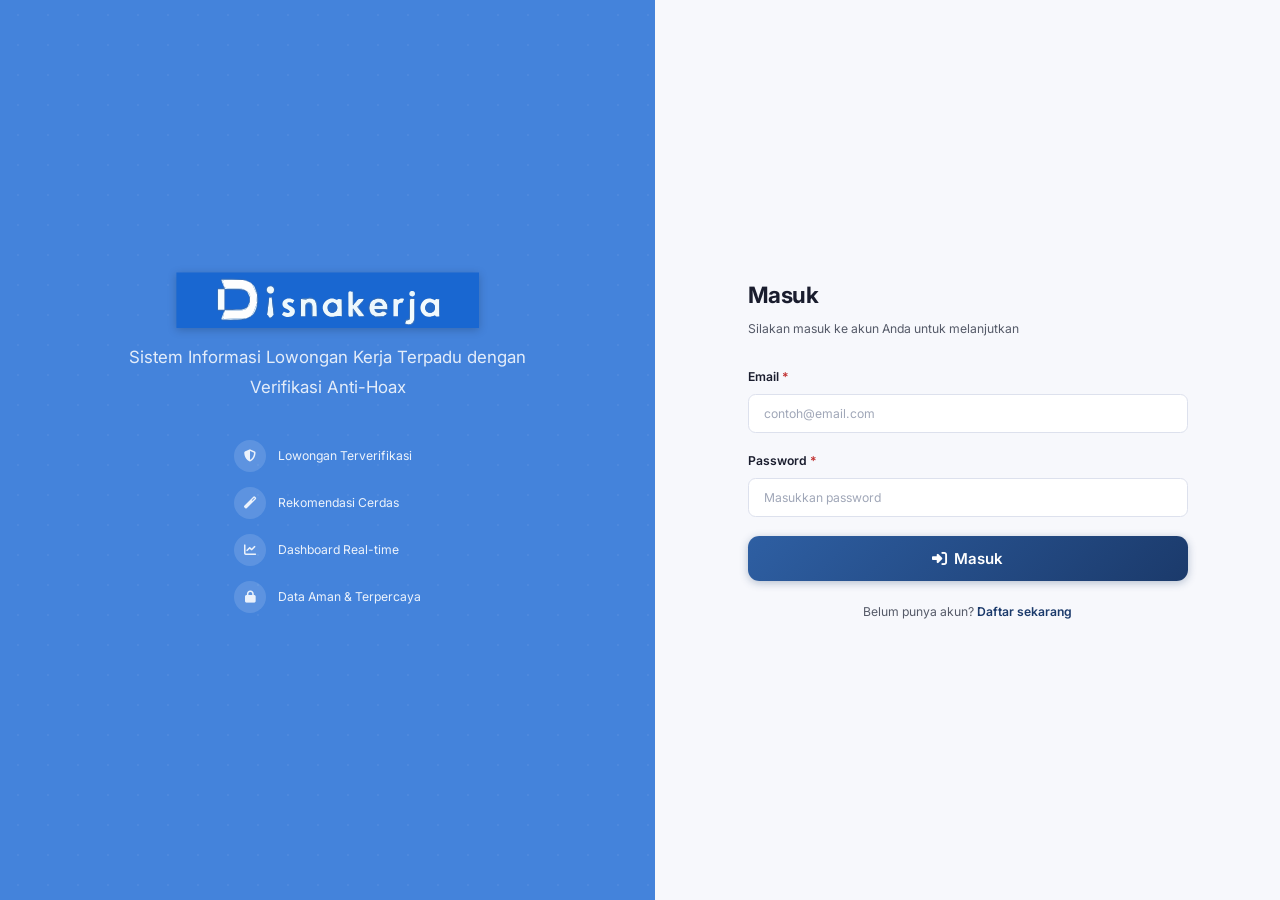
==== pages/login.html @ 6c681d7f "first commit" ====
<!DOCTYPE html>
<html lang="id">
<head>
  <meta charset="UTF-8">
  <meta name="viewport" content="width=device-width, initial-scale=1.0">
  <link rel="icon" type="image/svg+xml" href="/assets/favicon.svg">
  <meta name="description" content="Masuk ke Sistem Informasi Lowongan Kerja Terpadu">
  <title>Masuk - Disnaker</title>
  <link rel="stylesheet" href="/css/variables.css">
  <link rel="stylesheet" href="/css/main.css">
  <link rel="stylesheet" href="/css/components.css">
  <link rel="stylesheet" href="/css/pages.css">
  <link rel="stylesheet" href="https://cdnjs.cloudflare.com/ajax/libs/font-awesome/6.5.0/css/all.min.css">
</head>
<body>
  <div class="auth-wrapper">
    <div class="auth-left">
      <div class="auth-brand">
        <img src="/assets/logo.svg" alt="Disnakerja" class="auth-brand-logo">
        <p>Sistem Informasi Lowongan Kerja Terpadu dengan Verifikasi Anti-Hoax</p>
      </div>
      <div class="auth-features">
        <div class="auth-feature"><i class="fas fa-shield-alt"></i><span>Lowongan Terverifikasi</span></div>
        <div class="auth-feature"><i class="fas fa-magic"></i><span>Rekomendasi Cerdas</span></div>
        <div class="auth-feature"><i class="fas fa-chart-line"></i><span>Dashboard Real-time</span></div>
        <div class="auth-feature"><i class="fas fa-lock"></i><span>Data Aman & Terpercaya</span></div>
      </div>
    </div>

    <div class="auth-right">
      <div class="auth-form-container">
        <h2>Masuk</h2>
        <p class="auth-subtitle">Silakan masuk ke akun Anda untuk melanjutkan</p>

        <form id="login-form" onsubmit="handleLogin(event)">
          <div class="form-group">
            <label class="form-label">Email <span class="required">*</span></label>
            <input type="email" id="login-email" class="form-control" placeholder="contoh@email.com" required>
          </div>
          <div class="form-group">
            <label class="form-label">Password <span class="required">*</span></label>
            <input type="password" id="login-password" class="form-control" placeholder="Masukkan password" required>
          </div>
          <button type="submit" class="btn btn-primary btn-lg btn-block" id="login-btn">
            <i class="fas fa-sign-in-alt"></i> Masuk
          </button>
        </form>

        <div class="auth-footer">
          Belum punya akun? <a href="/pages/register.html">Daftar sekarang</a>
        </div>


      </div>
    </div>
  </div>

  <script src="/js/utils.js"></script>
  <script src="/data/seed.js"></script>
  <script src="/js/database.js"></script>
  <script src="/js/auth.js"></script>
  <script src="/js/settings.js"></script>
  <script src="/js/components.js"></script>
  <script src="/js/app.js"></script>
  <script>
    // Redirect if already logged in
    if (Auth.isLoggedIn()) window.location.href = '/index.html';

    function handleLogin(e) {
      e.preventDefault();
      const email = document.getElementById('login-email').value.trim();
      const password = document.getElementById('login-password').value;
      const result = Auth.login(email, password);
      if (result.success) {
        window.location.href = '/index.html';
      } else {
        Components.showAlert('danger', 'Gagal Masuk', result.message);
      }
    }
  </script>
</body>
</html>
---- css/variables.css ----
/* ============================================
   DISNAKER WEB - Design Tokens
   Theme: "Civic Digital"
   Institutional authority + modern digital clarity
   ============================================ */

@import url('https://fonts.googleapis.com/css2?family=Inter:wght@300;400;500;600;700;800&display=swap');

:root {
  /* ── Primary Palette (Deep Institutional Navy) ── */
  --primary-50:  #E8EDF5;
  --primary-100: #C5D1E8;
  --primary-200: #9FB3D8;
  --primary-300: #7895C8;
  --primary-400: #5A7EBC;
  --primary-500: #2E5FA3;
  --primary-600: #1B3A6B;
  --primary-700: #162F57;
  --primary-800: #112443;
  --primary-900: #0B1930;

  /* ── Accent / Civic Orange ── */
  --accent-50:  #FFF0E6;
  --accent-100: #FFD9B8;
  --accent-200: #FFC08A;
  --accent-300: #FFA75C;
  --accent-400: #FF9338;
  --accent-500: #E8640A;
  --accent-600: #C85508;
  --accent-700: #A84707;
  --accent-800: #883905;
  --accent-900: #682B04;

  /* ── Neutral / Gray ── */
  --gray-50:  #F7F8FC;
  --gray-100: #ECEEF5;
  --gray-200: #DDE1ED;
  --gray-300: #C8CDD9;
  --gray-400: #A0A7B8;
  --gray-500: #6B7080;
  --gray-600: #555A68;
  --gray-700: #3E4350;
  --gray-800: #282C38;
  --gray-900: #1A1D2E;

  /* ── Semantic Colors ── */
  --success-light: #E0F5EA;
  --success:       #2D7A4F;
  --success-dark:  #1F5C3A;

  --warning-light: #FFF3D0;
  --warning:       #D4930A;
  --warning-dark:  #A57308;

  --danger-light:  #FCE4E4;
  --danger:        #C03030;
  --danger-dark:   #8B2020;

  --info-light:    #E0F0FF;
  --info:          #2B7AC7;
  --info-dark:     #1A5A9E;

  /* ── Background ── */
  --bg-body:       #F7F8FC;
  --bg-sidebar:    #101527;
  --bg-sidebar-hover: #1A2040;
  --bg-card:       #FFFFFF;
  --bg-input:      #F7F8FC;
  --bg-overlay:    rgba(11, 25, 48, 0.6);

  /* ── Text ── */
  --text-primary:   #1A1D2E;
  --text-secondary: #555A68;
  --text-muted:     #A0A7B8;
  --text-inverse:   #FFFFFF;
  --text-link:      var(--primary-600);

  /* ── Typography ── */
  --font-heading: 'Inter', -apple-system, BlinkMacSystemFont, 'Segoe UI', sans-serif;
  --font-family: 'Inter', -apple-system, BlinkMacSystemFont, 'Segoe UI', sans-serif;
  --font-size-xs:   0.75rem;
  --font-size-sm:   0.8125rem;
  --font-size-base: 0.9375rem;
  --font-size-md:   1rem;
  --font-size-lg:   1.125rem;
  --font-size-xl:   1.25rem;
  --font-size-2xl:  1.5rem;
  --font-size-3xl:  1.875rem;
  --font-size-4xl:  2.25rem;

  --font-weight-light:    300;
  --font-weight-regular:  400;
  --font-weight-medium:   500;
  --font-weight-semibold: 600;
  --font-weight-bold:     700;
  --font-weight-extrabold:700;

  --line-height-tight:  1.25;
  --line-height-normal: 1.5;
  --line-height-relaxed:1.75;

  /* ── Spacing ── */
  --space-1:  0.25rem;
  --space-2:  0.5rem;
  --space-3:  0.75rem;
  --space-4:  1rem;
  --space-5:  1.25rem;
  --space-6:  1.5rem;
  --space-8:  2rem;
  --space-10: 2.5rem;
  --space-12: 3rem;
  --space-16: 4rem;

  /* ── Borders ── */
  --radius-sm:   0.375rem;
  --radius-md:   0.5rem;
  --radius-lg:   0.75rem;
  --radius-xl:   1rem;
  --radius-2xl:  1.5rem;
  --radius-full: 9999px;

  --border-color: #DDE1ED;

  /* ── Shadows ── */
  --shadow-xs:  0 1px 2px rgba(27,58,107,0.04);
  --shadow-sm:  0 1px 3px rgba(27,58,107,0.07), 0 1px 2px rgba(27,58,107,0.05);
  --shadow-md:  0 4px 6px rgba(27,58,107,0.06), 0 2px 4px rgba(27,58,107,0.05);
  --shadow-lg:  0 10px 20px rgba(27,58,107,0.08), 0 4px 6px rgba(27,58,107,0.04);
  --shadow-xl:  0 20px 30px rgba(27,58,107,0.10), 0 10px 10px rgba(27,58,107,0.04);
  --shadow-glow:0 0 24px rgba(27,58,107,0.18);
  --shadow-accent: 0 4px 14px rgba(232,100,10,0.25);

  /* ── Transitions ── */
  --transition-fast:   150ms ease;
  --transition-normal: 250ms ease;
  --transition-slow:   400ms cubic-bezier(0.4, 0, 0.2, 1);

  /* ── Layout ── */
  --sidebar-width:     260px;
  --sidebar-collapsed: 72px;
  --navbar-height:     64px;
  --content-max-width: 1400px;
}

/* ── Dark Mode ── */
[data-theme="dark"] {
  --bg-body:       #0C0F1A;
  --bg-sidebar:    #080B14;
  --bg-sidebar-hover: #141830;
  --bg-card:       #141828;
  --bg-input:      #1A1F34;
  --bg-overlay:    rgba(0, 0, 0, 0.7);

  --text-primary:   #E0E4EE;
  --text-secondary: #8B90A0;
  --text-muted:     #5A5F70;
  --text-inverse:   #FFFFFF;
  --text-link:      var(--primary-400);

  --gray-50:  #1A1F34;
  --gray-100: #202540;
  --gray-200: #2A3050;
  --gray-300: #3A4060;
  --gray-400: #5A6080;
  --gray-500: #7A80A0;
  --gray-600: #9A9FB8;
  --gray-700: #B8BDD0;
  --gray-800: #D4D7E8;
  --gray-900: #E8EAED;

  --border-color: #252A40;
  --shadow-xs:  0 1px 2px rgba(0,0,0,0.3);
  --shadow-sm:  0 1px 3px rgba(0,0,0,0.4), 0 1px 2px rgba(0,0,0,0.3);
  --shadow-md:  0 4px 6px rgba(0,0,0,0.35), 0 2px 4px rgba(0,0,0,0.3);
  --shadow-lg:  0 10px 15px rgba(0,0,0,0.4), 0 4px 6px rgba(0,0,0,0.3);
  --shadow-xl:  0 20px 25px rgba(0,0,0,0.45), 0 10px 10px rgba(0,0,0,0.3);

  --primary-50:  #141C30;
  --primary-100: #1A2544;
  --primary-200: #223460;
  --success-light: #142820;
  --warning-light: #2A2418;
  --danger-light:  #2A1818;
  --info-light:    #142030;
  --accent-50: #2A1E14;
}
---- css/main.css ----
/* ============================================
   DISNAKER WEB - Main Stylesheet
   Theme: Civic Digital
   ============================================ */
@import url('./variables.css');

/* ── Reset & Base ── */
*, *::before, *::after { margin: 0; padding: 0; box-sizing: border-box; }
html { scroll-behavior: smooth; -webkit-font-smoothing: antialiased; -moz-osx-font-smoothing: grayscale; }
body {
  font-family: var(--font-family);
  font-size: var(--font-size-base);
  font-weight: var(--font-weight-regular);
  line-height: var(--line-height-normal);
  color: var(--text-primary);
  background: var(--bg-body);
  min-height: 100vh;
  overflow-x: hidden;
}
h1, h2, h3, h4, h5, h6 {
  font-family: var(--font-heading);
  letter-spacing: -0.02em;
  font-weight: var(--font-weight-bold);
}
a { color: var(--text-link); text-decoration: none; transition: color var(--transition-fast); }
a:hover { color: var(--primary-800); }
img { max-width: 100%; display: block; }
button, input, select, textarea { font-family: inherit; font-size: inherit; }
ul, ol { list-style: none; }

/* ── Layout Shell ── */
.app-layout { display: flex; min-height: 100vh; overflow-x: hidden; }

/* ── Sidebar ── */
.sidebar {
  width: var(--sidebar-width); background: var(--bg-sidebar); color: var(--text-inverse);
  display: flex; flex-direction: column; position: fixed;
  top: 0; left: 0; bottom: 0; z-index: 100;
  transition: transform var(--transition-normal); overflow-y: auto;
}
.sidebar-brand {
  padding: var(--space-5) var(--space-5) var(--space-4);
  display: flex; align-items: center; justify-content: center;
  border-bottom: 1px solid rgba(255,255,255,0.06); margin-bottom: var(--space-2);
}
.sidebar-brand .brand-logo-link {
  display: flex; align-items: center; text-decoration: none;
  transition: opacity var(--transition-fast);
}
.sidebar-brand .brand-logo-link:hover { opacity: 0.85; }
.sidebar-brand .brand-logo-img {
  height: 40px; width: auto; max-width: 100%;
  filter: drop-shadow(0 1px 2px rgba(0,0,0,0.3));
}
.sidebar-nav { flex: 1; padding: var(--space-2) var(--space-3); }
.sidebar-section { margin-bottom: var(--space-4); }
.sidebar-section-title {
  font-size: var(--font-size-xs); font-weight: var(--font-weight-semibold);
  text-transform: uppercase; letter-spacing: 0.1em; color: rgba(255,255,255,0.3);
  padding: var(--space-2) var(--space-3); margin-bottom: var(--space-1);
  font-family: var(--font-family);
}
.sidebar-link {
  display: flex; align-items: center; gap: var(--space-3);
  padding: var(--space-3); border-radius: var(--radius-md);
  color: rgba(255,255,255,0.55); font-size: var(--font-size-sm);
  font-weight: var(--font-weight-medium); transition: all var(--transition-fast);
  cursor: pointer; text-decoration: none; position: relative;
}
.sidebar-link:hover { background: var(--bg-sidebar-hover); color: var(--text-inverse); }
.sidebar-link.active {
  background: linear-gradient(135deg, var(--primary-500), var(--primary-600));
  color: var(--text-inverse); box-shadow: 0 2px 10px rgba(27,58,107,0.4);
}
.sidebar-link i { width: 20px; text-align: center; font-size: var(--font-size-md); }
.sidebar-link .badge {
  margin-left: auto; background: var(--accent-500); color: white;
  font-size: var(--font-size-xs); padding: 2px 8px;
  border-radius: var(--radius-full); font-weight: var(--font-weight-semibold);
}
.sidebar-footer { padding: var(--space-4); border-top: 1px solid rgba(255,255,255,0.06); }
.sidebar-user { display: flex; align-items: center; gap: var(--space-3); padding: var(--space-3); border-radius: var(--radius-md); transition: background var(--transition-fast); }
.sidebar-user:hover { background: var(--bg-sidebar-hover); }
.sidebar-user .user-avatar {
  width: 36px; height: 36px; border-radius: var(--radius-full);
  background: linear-gradient(135deg, var(--accent-500), var(--primary-500));
  display: flex; align-items: center; justify-content: center;
  font-weight: var(--font-weight-bold); font-size: var(--font-size-sm); flex-shrink: 0;
}
.sidebar-user .user-info { flex: 1; min-width: 0; }
.sidebar-user .user-name { font-size: var(--font-size-sm); font-weight: var(--font-weight-semibold); white-space: nowrap; overflow: hidden; text-overflow: ellipsis; }
.sidebar-user .user-role { font-size: var(--font-size-xs); color: rgba(255,255,255,0.4); text-transform: capitalize; }

/* ── Main Content ── */
.main-content { flex: 1; margin-left: var(--sidebar-width); display: flex; flex-direction: column; min-height: 100vh; overflow-x: hidden; max-width: calc(100vw - var(--sidebar-width)); }

/* ── Navbar ── */
.navbar {
  height: var(--navbar-height); background: var(--bg-card);
  border-bottom: 1px solid var(--border-color);
  display: flex; align-items: center; justify-content: space-between;
  padding: 0 var(--space-8); position: sticky; top: 0; z-index: 50;
  box-shadow: var(--shadow-xs);
  backdrop-filter: blur(8px);
  background: rgba(255,255,255,0.92);
}
[data-theme="dark"] .navbar { background: rgba(20,24,40,0.92); }
.navbar-left { display: flex; align-items: center; gap: var(--space-4); }
.navbar-title { font-size: var(--font-size-lg); font-weight: var(--font-weight-bold); font-family: var(--font-heading); }
.navbar-right { display: flex; align-items: center; gap: var(--space-4); }
.navbar-search { position: relative; }
.navbar-search input {
  width: 280px; padding: var(--space-2) var(--space-4) var(--space-2) var(--space-10);
  border: 1px solid var(--border-color); border-radius: var(--radius-full);
  background: var(--bg-input); font-size: var(--font-size-sm);
  transition: all var(--transition-fast); outline: none;
}
.navbar-search input:focus { border-color: var(--primary-400); box-shadow: 0 0 0 3px rgba(27,58,107,0.08); background: white; }
.navbar-search i { position: absolute; left: var(--space-4); top: 50%; transform: translateY(-50%); color: var(--gray-500); font-size: var(--font-size-sm); }
.navbar-icon-btn {
  width: 40px; height: 40px; border-radius: var(--radius-full); border: none;
  background: transparent; color: var(--text-secondary); display: flex;
  align-items: center; justify-content: center; cursor: pointer;
  transition: all var(--transition-fast); position: relative; font-size: var(--font-size-md);
}
.navbar-icon-btn:hover { background: var(--gray-100); color: var(--text-primary); }
.navbar-icon-btn .notification-dot {
  position: absolute; top: 8px; right: 8px; width: 8px; height: 8px;
  background: var(--accent-500); border-radius: var(--radius-full); border: 2px solid var(--bg-card);
}
.menu-toggle {
  display: none; width: 40px; height: 40px; border-radius: var(--radius-md);
  border: none; background: transparent; color: var(--text-primary);
  font-size: var(--font-size-xl); cursor: pointer; align-items: center; justify-content: center;
}

/* ── Page Content ── */
.page-content { flex: 1; padding: var(--space-6) var(--space-6); max-width: 1280px; width: 100%; margin: 0 auto; overflow-x: hidden; box-sizing: border-box; }
.page-header { margin-bottom: var(--space-5); }
.page-header h1 { font-size: var(--font-size-2xl); font-weight: 800; letter-spacing: -0.03em; margin-bottom: var(--space-1); }
.page-header p { color: var(--text-secondary); font-size: var(--font-size-sm); }
---- css/components.css ----
/* ============================================
   DISNAKER WEB - Component Styles
   Theme: Civic Digital
   ============================================ */

/* ── Cards ── */
.card { background: var(--bg-card); border-radius: var(--radius-xl); border: 1px solid var(--border-color); overflow: hidden; transition: all var(--transition-normal); }
.card:hover { box-shadow: var(--shadow-md); }
.card-body { padding: var(--space-6); }
.card-header { padding: var(--space-5) var(--space-6); border-bottom: 1px solid var(--border-color); display: flex; align-items: center; justify-content: space-between; }
.card-header h3 { font-size: var(--font-size-md); font-weight: var(--font-weight-semibold); font-family: var(--font-heading); }
.card-footer { padding: var(--space-4) var(--space-6); border-top: 1px solid var(--border-color); background: var(--gray-50); }

/* ── Stat Cards ── */
.stats-grid { display: grid; grid-template-columns: repeat(auto-fit, minmax(min(150px, 100%), 1fr)); gap: var(--space-4); margin-bottom: var(--space-5); }
.stat-card {
  background: var(--bg-card); border-radius: var(--radius-xl); padding: var(--space-6);
  border: 1px solid var(--border-color); display: flex; align-items: flex-start;
  gap: var(--space-4); transition: all var(--transition-normal); position: relative; overflow: hidden;
}
.stat-card::before { content: ''; position: absolute; top: 0; left: 0; right: 0; height: 3px; }
.stat-card:nth-child(1)::before { background: linear-gradient(90deg, var(--primary-600), var(--primary-500)); }
.stat-card:nth-child(2)::before { background: linear-gradient(90deg, var(--success), var(--success-dark)); }
.stat-card:nth-child(3)::before { background: linear-gradient(90deg, var(--warning), var(--warning-dark)); }
.stat-card:nth-child(4)::before { background: linear-gradient(90deg, var(--accent-500), var(--accent-600)); }
.stat-card:hover { transform: translateY(-2px); box-shadow: var(--shadow-lg); }
.stat-card .stat-icon {
  width: 48px; height: 48px; border-radius: var(--radius-lg);
  display: flex; align-items: center; justify-content: center;
  font-size: var(--font-size-xl); flex-shrink: 0;
}
.stat-card:nth-child(1) .stat-icon { background: var(--primary-50); color: var(--primary-600); }
.stat-card:nth-child(2) .stat-icon { background: var(--success-light); color: var(--success); }
.stat-card:nth-child(3) .stat-icon { background: var(--warning-light); color: var(--warning-dark); }
.stat-card:nth-child(4) .stat-icon { background: var(--accent-50); color: var(--accent-600); }
.stat-info h3 { font-size: var(--font-size-2xl); font-weight: var(--font-weight-bold); letter-spacing: -0.02em; font-family: var(--font-heading); }
.stat-info p { font-size: var(--font-size-sm); color: var(--text-secondary); margin-top: var(--space-1); }

/* ── Job Cards ── */
.jobs-grid { display: grid; grid-template-columns: repeat(auto-fill, minmax(min(300px, 100%), 1fr)); gap: var(--space-4); }
.job-card {
  background: var(--bg-card); border-radius: var(--radius-xl); border: 1px solid var(--border-color);
  padding: var(--space-6); transition: all var(--transition-slow); cursor: pointer;
  position: relative; display: flex; flex-direction: column;
  animation: cardReveal 0.5s ease both;
  animation-delay: calc(0.07s * var(--card-index, 0));
  border-left: 3px solid transparent;
}
.job-card:hover {
  transform: translateY(-4px); box-shadow: var(--shadow-lg);
  border-left-color: var(--accent-500);
}
.job-card .job-header { display: flex; justify-content: space-between; align-items: flex-start; margin-bottom: var(--space-4); }
.job-card .job-company-logo {
  width: 48px; height: 48px; border-radius: var(--radius-lg);
  background: linear-gradient(135deg, var(--primary-50), var(--primary-100));
  display: flex; align-items: center; justify-content: center;
  font-size: var(--font-size-lg); font-weight: var(--font-weight-bold);
  color: var(--primary-600); flex-shrink: 0;
  font-family: var(--font-heading);
}
.job-card .job-title { font-size: var(--font-size-md); font-weight: var(--font-weight-bold); margin-bottom: var(--space-1); display: -webkit-box; -webkit-line-clamp: 2; line-clamp: 2; -webkit-box-orient: vertical; overflow: hidden; font-family: var(--font-heading); }
.job-card .job-company { font-size: var(--font-size-sm); color: var(--text-secondary); }
.job-card .job-meta { display: flex; flex-wrap: wrap; gap: var(--space-3); margin-bottom: var(--space-4); }
.job-card .job-meta-item { display: flex; align-items: center; gap: var(--space-1); font-size: var(--font-size-xs); color: var(--text-secondary); }
.job-card .job-meta-item i { color: var(--gray-400); width: 14px; }
.job-card .job-tags { display: flex; flex-wrap: wrap; gap: var(--space-2); margin-bottom: var(--space-4); }
.job-card .job-footer { display: flex; justify-content: space-between; align-items: center; margin-top: auto; padding-top: var(--space-4); border-top: 1px solid var(--border-color); }
.job-card .job-salary { font-size: var(--font-size-md); font-weight: var(--font-weight-bold); color: var(--primary-600); font-family: var(--font-heading); }
.job-card .job-date { font-size: var(--font-size-xs); color: var(--text-muted); }

/* ── Match Percentage Badge ── */
.match-badge {
  display: inline-flex; align-items: center; justify-content: center;
  width: 52px; height: 52px; border-radius: var(--radius-full);
  font-size: var(--font-size-sm); font-weight: var(--font-weight-bold);
  font-family: var(--font-family); position: relative; flex-shrink: 0;
}
.match-badge::before {
  content: ''; position: absolute; inset: 0; border-radius: var(--radius-full);
  border: 3px solid var(--border-color);
}
.match-badge.match-high { color: var(--success); }
.match-badge.match-high::before { border-color: var(--success); }
.match-badge.match-medium { color: var(--warning-dark); }
.match-badge.match-medium::before { border-color: var(--warning); }
.match-badge.match-low { color: var(--danger); }
.match-badge.match-low::before { border-color: var(--danger); }

.match-label {
  font-size: var(--font-size-xs); font-weight: var(--font-weight-semibold);
  padding: 2px 8px; border-radius: var(--radius-full); white-space: nowrap;
}
.match-label.match-high { background: var(--success-light); color: var(--success-dark); }
.match-label.match-medium { background: var(--warning-light); color: var(--warning-dark); }
.match-label.match-low { background: var(--danger-light); color: var(--danger-dark); }

/* ── Badges / Tags ── */
.badge { display: inline-flex; align-items: center; padding: var(--space-1) var(--space-3); border-radius: var(--radius-full); font-size: var(--font-size-xs); font-weight: var(--font-weight-semibold); white-space: nowrap; }
.badge-primary { background: var(--primary-50); color: var(--primary-600); }
.badge-success { background: var(--success-light); color: var(--success-dark); }
.badge-warning { background: var(--warning-light); color: var(--warning-dark); }
.badge-danger { background: var(--danger-light); color: var(--danger-dark); }
.badge-info { background: var(--info-light); color: var(--info-dark); }
.badge-neutral { background: var(--gray-100); color: var(--gray-700); }
.tag { display: inline-flex; align-items: center; padding: var(--space-1) var(--space-2); border-radius: var(--radius-sm); font-size: var(--font-size-xs); font-weight: var(--font-weight-medium); background: var(--gray-100); color: var(--gray-700); transition: all var(--transition-fast); }
.tag:hover { background: var(--primary-50); color: var(--primary-600); }

/* ── Buttons ── */
.btn {
  display: inline-flex; align-items: center; justify-content: center; gap: var(--space-2);
  padding: var(--space-3) var(--space-5); border-radius: var(--radius-md);
  font-weight: var(--font-weight-semibold); font-size: var(--font-size-sm);
  border: none; cursor: pointer; transition: all var(--transition-fast);
  text-decoration: none; white-space: nowrap; line-height: 1;
}
.btn:active { transform: scale(0.97); }
.btn-primary { background: linear-gradient(135deg, var(--primary-500), var(--primary-600)); color: white; box-shadow: 0 2px 8px rgba(27,58,107,0.3); }
.btn-primary:hover { background: linear-gradient(135deg, var(--primary-400), var(--primary-500)); box-shadow: 0 4px 14px rgba(27,58,107,0.4); color: white; transform: translateY(-1px); }
.btn-accent { background: linear-gradient(135deg, var(--accent-500), var(--accent-600)); color: white; box-shadow: var(--shadow-accent); }
.btn-accent:hover { background: linear-gradient(135deg, var(--accent-400), var(--accent-500)); box-shadow: 0 6px 18px rgba(232,100,10,0.35); color: white; transform: translateY(-1px); }
.btn-success { background: linear-gradient(135deg, var(--success), var(--success-dark)); color: white; box-shadow: 0 2px 8px rgba(45,122,79,0.3); }
.btn-success:hover { box-shadow: 0 4px 12px rgba(45,122,79,0.4); color: white; transform: translateY(-1px); }
.btn-danger { background: linear-gradient(135deg, var(--danger), var(--danger-dark)); color: white; box-shadow: 0 2px 8px rgba(192,48,48,0.3); }
.btn-danger:hover { box-shadow: 0 4px 12px rgba(192,48,48,0.4); color: white; transform: translateY(-1px); }
.btn-outline { background: transparent; border: 1.5px solid var(--border-color); color: var(--text-primary); }
.btn-outline:hover { border-color: var(--primary-400); color: var(--primary-600); background: var(--primary-50); }
.btn-ghost { background: transparent; color: var(--text-secondary); padding: var(--space-2) var(--space-3); }
.btn-ghost:hover { background: var(--gray-100); color: var(--text-primary); }
.btn-sm { padding: var(--space-2) var(--space-3); font-size: var(--font-size-xs); }
.btn-lg { padding: var(--space-4) var(--space-8); font-size: var(--font-size-md); border-radius: var(--radius-lg); }
.btn-icon { width: 36px; height: 36px; padding: 0; border-radius: var(--radius-md); }
.btn-block { width: 100%; }

/* ── Forms ── */
.form-group { margin-bottom: var(--space-5); }
.form-label { display: block; font-size: var(--font-size-sm); font-weight: var(--font-weight-semibold); color: var(--text-primary); margin-bottom: var(--space-2); }
.form-label .required { color: var(--danger); }
.form-control {
  width: 100%; padding: var(--space-3) var(--space-4); border: 1.5px solid var(--border-color);
  border-radius: var(--radius-md); font-size: var(--font-size-sm); background: var(--bg-card);
  color: var(--text-primary); transition: all var(--transition-fast); outline: none;
}
.form-control:focus { border-color: var(--primary-500); box-shadow: 0 0 0 3px rgba(27,58,107,0.08); }
.form-control::placeholder { color: var(--text-muted); }
.form-control.error { border-color: var(--danger); }
.form-text { font-size: var(--font-size-xs); color: var(--text-secondary); margin-top: var(--space-1); }
.form-error { font-size: var(--font-size-xs); color: var(--danger); margin-top: var(--space-1); }
select.form-control {
  appearance: none;
  background-image: url("data:image/svg+xml,%3Csvg xmlns='http://www.w3.org/2000/svg' width='12' height='12' viewBox='0 0 12 12'%3E%3Cpath fill='%23555A68' d='M6 8L1 3h10z'/%3E%3C/svg%3E");
  background-repeat: no-repeat; background-position: right var(--space-4) center; padding-right: var(--space-10);
}
.form-row { display: grid; grid-template-columns: repeat(auto-fit, minmax(200px, 1fr)); gap: var(--space-4); }
textarea.form-control { min-height: 120px; resize: vertical; }
.form-check { display: flex; align-items: center; gap: var(--space-2); cursor: pointer; }
.form-check input[type="checkbox"], .form-check input[type="radio"] { width: 18px; height: 18px; accent-color: var(--primary-600); cursor: pointer; }

/* ── Tables ── */
.table-container { overflow-x: auto; border-radius: var(--radius-xl); border: 1px solid var(--border-color); background: var(--bg-card); }
.table { width: 100%; border-collapse: collapse; }
.table th { text-align: left; padding: var(--space-4) var(--space-5); font-size: var(--font-size-xs); font-weight: var(--font-weight-semibold); text-transform: uppercase; letter-spacing: 0.05em; color: var(--text-secondary); background: var(--gray-50); border-bottom: 1px solid var(--border-color); white-space: nowrap; }
.table td { padding: var(--space-4) var(--space-5); border-bottom: 1px solid var(--border-color); font-size: var(--font-size-sm); vertical-align: middle; }
.table tbody tr { transition: background var(--transition-fast); }
.table tbody tr:hover { background: var(--gray-50); }
.table tbody tr:last-child td { border-bottom: none; }

/* ── Profile Completeness ── */
.profile-completeness {
  background: var(--bg-card); border-radius: var(--radius-xl); border: 1px solid var(--border-color);
  padding: var(--space-5) var(--space-6); margin-bottom: var(--space-6);
}
.profile-completeness h4 { font-family: var(--font-heading); font-size: var(--font-size-md); margin-bottom: var(--space-3); }
.completeness-bar {
  height: 10px; background: var(--gray-200); border-radius: var(--radius-full);
  overflow: hidden; margin-bottom: var(--space-2);
}
.completeness-fill {
  height: 100%; border-radius: var(--radius-full);
  background: linear-gradient(90deg, var(--accent-500), var(--success));
  transition: width 1s cubic-bezier(0.4,0,0.2,1);
}
.completeness-text { font-size: var(--font-size-xs); color: var(--text-secondary); }
.completeness-items { display: flex; flex-wrap: wrap; gap: var(--space-2); margin-top: var(--space-3); }
.completeness-item {
  display: flex; align-items: center; gap: var(--space-1);
  font-size: var(--font-size-xs); color: var(--text-secondary);
}
.completeness-item.completed { color: var(--success); }
.completeness-item.missing { color: var(--text-muted); }

/* ── Criteria Weight Card ── */
.criteria-card {
  background: var(--bg-card); border-radius: var(--radius-xl); border: 1px solid var(--border-color);
  padding: var(--space-6); margin-bottom: var(--space-6);
}
.criteria-card h4 { font-family: var(--font-heading); font-size: var(--font-size-md); margin-bottom: var(--space-4); display: flex; align-items: center; gap: var(--space-2); }
.criteria-item {
  display: flex; align-items: center; gap: var(--space-3); padding: var(--space-2) 0;
}
.criteria-dot { width: 12px; height: 12px; border-radius: var(--radius-full); flex-shrink: 0; }
.criteria-name { flex: 1; font-size: var(--font-size-sm); }
.criteria-weight { font-size: var(--font-size-sm); font-weight: var(--font-weight-bold); color: var(--primary-600); }
.criteria-type {
  font-size: var(--font-size-xs); padding: 1px 6px; border-radius: var(--radius-sm);
}
.criteria-type.benefit { background: var(--success-light); color: var(--success-dark); }
.criteria-type.cost { background: var(--danger-light); color: var(--danger-dark); }

/* ── Comparison Table ── */
.comparison-grid {
  display: grid; gap: var(--space-4); overflow-x: auto;
}
.comparison-header {
  font-family: var(--font-heading); font-weight: var(--font-weight-bold);
  font-size: var(--font-size-md); text-align: center; padding: var(--space-4);
  background: var(--primary-50); border-radius: var(--radius-lg);
}
.comparison-cell {
  text-align: center; padding: var(--space-3); font-size: var(--font-size-sm);
  border-bottom: 1px solid var(--border-color);
}
.comparison-cell.best { background: var(--success-light); font-weight: var(--font-weight-bold); }

/* ── Checkbox for Comparison Selection ── */
.job-card-select {
  position: absolute; top: var(--space-3); right: var(--space-3); z-index: 2;
}
.job-card-select input[type="checkbox"] {
  width: 20px; height: 20px; accent-color: var(--accent-500); cursor: pointer;
}

/* ── Floating Compare Button ── */
.compare-float {
  position: fixed; bottom: var(--space-8); right: var(--space-8); z-index: 200;
  animation: slideUp 0.3s ease;
}

/* ── Skeleton Loading ── */
@keyframes skeletonPulse {
  0%, 100% { opacity: 1; }
  50% { opacity: 0.4; }
}
.skeleton {
  background: var(--gray-200);
  border-radius: var(--radius-lg);
  animation: skeletonPulse 1.5s ease-in-out infinite;
  position: relative;
  overflow: hidden;
}
.skeleton::after {
  content: '';
  position: absolute;
  inset: 0;
  background: linear-gradient(90deg, transparent 0%, rgba(255,255,255,0.4) 50%, transparent 100%);
  animation: skeletonShimmer 2s infinite;
}
@keyframes skeletonShimmer {
  0% { transform: translateX(-100%); }
  100% { transform: translateX(100%); }
}
.skeleton-stat-card {
  background: var(--bg-card);
  border-radius: var(--radius-xl);
  padding: var(--space-6);
  border: 1px solid var(--border-color);
  display: flex;
  align-items: flex-start;
  gap: var(--space-4);
  position: relative;
  overflow: hidden;
}
.skeleton-stat-card::before {
  content: '';
  position: absolute;
  top: 0; left: 0; right: 0;
  height: 3px;
  background: var(--gray-200);
}
.skeleton-icon {
  width: 48px; height: 48px;
  border-radius: var(--radius-lg);
  background: var(--gray-200);
  animation: skeletonPulse 1.5s ease-in-out infinite;
  flex-shrink: 0;
}
.skeleton-text {
  background: var(--gray-200);
  border-radius: var(--radius-sm);
  animation: skeletonPulse 1.5s ease-in-out infinite;
}
.skeleton-text-lg { height: 28px; width: 60px; margin-bottom: var(--space-1); }
.skeleton-text-sm { height: 14px; width: 90px; }
.skeleton-job-card {
  background: var(--bg-card);
  border-radius: var(--radius-xl);
  border: 1px solid var(--border-color);
  padding: var(--space-6);
  display: flex;
  flex-direction: column;
  gap: var(--space-4);
}
.skeleton-job-header { display: flex; justify-content: space-between; align-items: flex-start; }
.skeleton-job-lines { display: flex; flex-direction: column; gap: var(--space-2); flex: 1; }
.skeleton-logo {
  width: 48px; height: 48px;
  border-radius: var(--radius-lg);
  background: var(--gray-200);
  animation: skeletonPulse 1.5s ease-in-out infinite;
  flex-shrink: 0;
}
.skeleton-line {
  height: 12px;
  border-radius: var(--radius-sm);
  background: var(--gray-200);
  animation: skeletonPulse 1.5s ease-in-out infinite;
}
.skeleton-line-60 { width: 60%; }
.skeleton-line-40 { width: 40%; }
.skeleton-line-80 { width: 80%; }
.skeleton-line-full { width: 100%; }
.skeleton-tags { display: flex; gap: var(--space-2); }
.skeleton-tag {
  width: 56px; height: 22px;
  border-radius: var(--radius-sm);
  background: var(--gray-200);
  animation: skeletonPulse 1.5s ease-in-out infinite;
}
.skeleton-footer {
  display: flex; justify-content: space-between; align-items: center;
  padding-top: var(--space-4); border-top: 1px solid var(--border-color);
}

/* ── Enhanced Empty State ── */
.empty-state .empty-illustration {
  width: 120px; height: 120px;
  border-radius: var(--radius-full);
  background: linear-gradient(135deg, var(--primary-50), var(--accent-50));
  display: flex; align-items: center; justify-content: center;
  margin: 0 auto var(--space-6);
  font-size: 3rem;
  color: var(--gray-400);
  position: relative;
}
.empty-state .empty-illustration::after {
  content: '';
  position: absolute;
  inset: -6px;
  border-radius: var(--radius-full);
  border: 2px dashed var(--gray-200);
}

/* ── Recommendation Card Hover ── */
.job-card-recommend:hover {
  transform: translateY(-4px);
  box-shadow: var(--shadow-lg);
  border-left-color: var(--accent-500);
}
---- css/pages.css ----
/* ============================================
   DISNAKER WEB - Page-Specific & Utility Styles
   ============================================ */

/* ── Modal ── */
.modal-overlay {
  position: fixed; inset: 0; background: rgba(0,0,0,0.5);
  display: flex; align-items: center; justify-content: center;
  z-index: 1000; opacity: 0; visibility: hidden;
  transition: all var(--transition-normal); padding: var(--space-4);
}
.modal-overlay.active { opacity: 1; visibility: visible; }
.modal {
  background: var(--bg-card); border-radius: var(--radius-xl);
  width: 100%; max-width: 520px; max-height: 90vh; overflow-y: auto;
  transform: scale(0.9) translateY(20px); transition: transform var(--transition-normal);
  box-shadow: var(--shadow-xl);
}
.modal-overlay.active .modal { transform: scale(1) translateY(0); }
.modal-header { padding: var(--space-6); border-bottom: 1px solid var(--border-color); display: flex; align-items: center; justify-content: space-between; }
.modal-header h3 { font-size: var(--font-size-lg); font-weight: var(--font-weight-bold); }
.modal-close {
  width: 32px; height: 32px; border-radius: var(--radius-full); border: none;
  background: var(--gray-100); color: var(--text-secondary); cursor: pointer;
  display: flex; align-items: center; justify-content: center; font-size: var(--font-size-md);
  transition: all var(--transition-fast);
}
.modal-close:hover { background: var(--gray-200); color: var(--text-primary); }
.modal-body { padding: var(--space-6); }
.modal-footer { padding: var(--space-4) var(--space-6); border-top: 1px solid var(--border-color); display: flex; justify-content: flex-end; gap: var(--space-3); }

/* ── Alert / Toast ── */
.alert-container { position: fixed; top: var(--space-4); right: var(--space-4); z-index: 2000; display: flex; flex-direction: column; gap: var(--space-3); }
.alert {
  min-width: 320px; max-width: 480px; padding: var(--space-4) var(--space-5);
  border-radius: var(--radius-lg); background: var(--bg-card); border-left: 4px solid;
  box-shadow: var(--shadow-lg); display: flex; align-items: flex-start; gap: var(--space-3);
  animation: alertSlideIn 0.3s ease;
}
.alert.alert-success { border-color: var(--success); }
.alert.alert-danger { border-color: var(--danger); }
.alert.alert-warning { border-color: var(--warning); }
.alert.alert-info { border-color: var(--info); }
.alert .alert-icon { font-size: var(--font-size-lg); flex-shrink: 0; margin-top: 1px; }
.alert-success .alert-icon { color: var(--success); }
.alert-danger .alert-icon { color: var(--danger); }
.alert-warning .alert-icon { color: var(--warning); }
.alert-info .alert-icon { color: var(--info); }
.alert .alert-content { flex: 1; }
.alert .alert-title { font-weight: var(--font-weight-semibold); font-size: var(--font-size-sm); margin-bottom: var(--space-1); }
.alert .alert-message { font-size: var(--font-size-xs); color: var(--text-secondary); }
.alert .alert-close-btn { background: none; border: none; color: var(--text-muted); cursor: pointer; padding: 2px; font-size: var(--font-size-sm); }
@keyframes alertSlideIn { from { transform: translateX(100%); opacity: 0; } to { transform: translateX(0); opacity: 1; } }

/* ── SweetAlert-style Dialog ── */
.swal-overlay {
  position: fixed; inset: 0; background: rgba(0,0,0,0.5);
  display: flex; align-items: center; justify-content: center;
  z-index: 3000; opacity: 0; visibility: hidden; transition: all var(--transition-normal);
}
.swal-overlay.active { opacity: 1; visibility: visible; }
.swal-dialog {
  background: var(--bg-card); border-radius: var(--radius-xl);
  padding: var(--space-10) var(--space-8); text-align: center;
  max-width: 420px; width: 90%; transform: scale(0.7);
  transition: transform var(--transition-normal); box-shadow: var(--shadow-xl);
}
.swal-overlay.active .swal-dialog { transform: scale(1); }
.swal-icon {
  width: 72px; height: 72px; border-radius: var(--radius-full);
  display: flex; align-items: center; justify-content: center;
  margin: 0 auto var(--space-6); font-size: var(--font-size-3xl);
}
.swal-icon.success { background: var(--success-light); color: var(--success-dark); }
.swal-icon.danger { background: var(--danger-light); color: var(--danger-dark); }
.swal-icon.warning { background: var(--warning-light); color: var(--warning-dark); }
.swal-icon.info { background: var(--info-light); color: var(--info-dark); }
.swal-icon.question { background: var(--primary-50); color: var(--primary-600); }
.swal-title { font-size: var(--font-size-xl); font-weight: var(--font-weight-bold); margin-bottom: var(--space-3); }
.swal-text { color: var(--text-secondary); font-size: var(--font-size-sm); margin-bottom: var(--space-8); line-height: var(--line-height-relaxed); }
.swal-buttons { display: flex; justify-content: center; gap: var(--space-3); }

/* ── Auth Pages ── */
.auth-wrapper { min-height: 100vh; display: flex; }
.auth-left {
  flex: 1; background: #4483DB;
  display: flex; flex-direction: column; justify-content: center; align-items: center;
  padding: var(--space-12); color: white; position: relative; overflow: hidden;
}
.auth-left::before {
  content: ''; position: absolute; top: -50%; left: -50%; width: 200%; height: 200%;
  background: radial-gradient(circle, rgba(255,255,255,0.05) 1px, transparent 1px);
  background-size: 30px 30px; animation: drift 30s linear infinite;
}
@keyframes drift { to { transform: translate(30px, 30px); } }
.auth-left .auth-brand { text-align: center; position: relative; z-index: 1; }
.auth-left .auth-brand h1 { font-size: var(--font-size-4xl); font-weight: var(--font-weight-extrabold); margin-bottom: var(--space-4); letter-spacing: -0.03em; }
.auth-left .auth-brand .auth-brand-logo { height: 56px; width: auto; margin: 0 auto var(--space-4); filter: drop-shadow(0 2px 4px rgba(0,0,0,0.2)); }
.auth-left .auth-brand p { font-size: var(--font-size-lg); opacity: 0.85; max-width: 400px; line-height: var(--line-height-relaxed); }
.auth-left .auth-features { margin-top: var(--space-10); position: relative; z-index: 1; }
.auth-left .auth-feature { display: flex; align-items: center; gap: var(--space-3); margin-bottom: var(--space-4); font-size: var(--font-size-sm); opacity: 0.9; }
.auth-left .auth-feature i { width: 32px; height: 32px; border-radius: var(--radius-full); background: rgba(255,255,255,0.15); display: flex; align-items: center; justify-content: center; }
.auth-right { flex: 1; display: flex; align-items: center; justify-content: center; padding: var(--space-8); background: var(--bg-body); }
.auth-form-container { width: 100%; max-width: 440px; }
.auth-form-container h2 { font-size: var(--font-size-2xl); font-weight: var(--font-weight-extrabold); margin-bottom: var(--space-2); letter-spacing: -0.02em; }
.auth-form-container .auth-subtitle { color: var(--text-secondary); font-size: var(--font-size-sm); margin-bottom: var(--space-8); }
.auth-form-container .auth-footer { text-align: center; margin-top: var(--space-6); font-size: var(--font-size-sm); color: var(--text-secondary); }
.auth-form-container .auth-footer a { font-weight: var(--font-weight-semibold); }
.role-selector { display: flex; gap: var(--space-3); margin-bottom: var(--space-6); }
.role-option { flex: 1; padding: var(--space-4); border: 2px solid var(--border-color); border-radius: var(--radius-lg); text-align: center; cursor: pointer; transition: all var(--transition-fast); background: var(--bg-card); }
.role-option:hover { border-color: var(--primary-300); }
.role-option.active { border-color: var(--primary-500); background: var(--primary-50); }
.role-option i { font-size: var(--font-size-2xl); color: var(--primary-500); margin-bottom: var(--space-2); display: block; }
.role-option .role-name { font-weight: var(--font-weight-semibold); font-size: var(--font-size-sm); }
.role-option .role-desc { font-size: var(--font-size-xs); color: var(--text-secondary); margin-top: var(--space-1); }

/* ── Profile ── */
.profile-header {
  display: flex; align-items: center; gap: var(--space-6); padding: var(--space-8);
  background: linear-gradient(135deg, var(--primary-600), var(--accent-600));
  border-radius: var(--radius-xl); color: white; margin-bottom: var(--space-8);
}
.profile-avatar { width: 80px; height: 80px; border-radius: var(--radius-full); background: rgba(255,255,255,0.2); display: flex; align-items: center; justify-content: center; font-size: var(--font-size-3xl); font-weight: var(--font-weight-bold); flex-shrink: 0; border: 3px solid rgba(255,255,255,0.3); }
.profile-info h2 { font-size: var(--font-size-2xl); font-weight: var(--font-weight-bold); margin-bottom: var(--space-1); }
.profile-info p { opacity: 0.85; font-size: var(--font-size-sm); }

/* ── Charts ── */
.charts-grid { display: grid; grid-template-columns: repeat(auto-fit, minmax(min(320px, 100%), 1fr)); gap: var(--space-4); margin-bottom: var(--space-5); }
.chart-card { background: var(--bg-card); border-radius: var(--radius-xl); border: 1px solid var(--border-color); padding: var(--space-4); }
.chart-card h3 { font-size: var(--font-size-sm); font-weight: var(--font-weight-semibold); margin-bottom: var(--space-3); }
.chart-card canvas { max-height: 220px; }


/* ── Job Detail ── */
.job-detail-header {
  background: var(--bg-card); border-radius: var(--radius-xl); border: 1px solid var(--border-color);
  padding: var(--space-8); margin-bottom: var(--space-6); display: flex; align-items: flex-start; gap: var(--space-6);
}
.job-detail-logo { width: 72px; height: 72px; border-radius: var(--radius-xl); background: linear-gradient(135deg, var(--primary-100), var(--primary-200)); display: flex; align-items: center; justify-content: center; font-size: var(--font-size-2xl); font-weight: var(--font-weight-bold); color: var(--primary-600); flex-shrink: 0; }
.job-detail-info h1 { font-size: var(--font-size-2xl); font-weight: var(--font-weight-extrabold); margin-bottom: var(--space-2); }
.job-detail-meta { display: flex; flex-wrap: wrap; gap: var(--space-4); margin-top: var(--space-4); }
.job-detail-meta-item { display: flex; align-items: center; gap: var(--space-2); font-size: var(--font-size-sm); color: var(--text-secondary); }
.job-detail-actions { display: flex; gap: var(--space-3); margin-top: var(--space-6); }
.job-detail-body { display: grid; grid-template-columns: 1fr 340px; gap: var(--space-6); }
.job-detail-main, .job-detail-sidebar { display: flex; flex-direction: column; gap: var(--space-6); }
.job-detail-section { background: var(--bg-card); border-radius: var(--radius-xl); border: 1px solid var(--border-color); padding: var(--space-6); }
.job-detail-section h2 { font-size: var(--font-size-md); font-weight: var(--font-weight-bold); margin-bottom: var(--space-4); padding-bottom: var(--space-3); border-bottom: 1px solid var(--border-color); }
.job-detail-section p, .job-detail-section ul { font-size: var(--font-size-sm); line-height: var(--line-height-relaxed); color: var(--text-secondary); }
.job-detail-section ul { padding-left: var(--space-5); }
.job-detail-section ul li { list-style: disc; margin-bottom: var(--space-2); }

/* ── Filter Panel ── */
.filter-panel { background: var(--bg-card); border-radius: var(--radius-xl); border: 1px solid var(--border-color); padding: var(--space-6); position: sticky; top: calc(var(--navbar-height) + var(--space-8)); }
.filter-panel h3 { font-size: var(--font-size-md); font-weight: var(--font-weight-bold); margin-bottom: var(--space-5); display: flex; align-items: center; gap: var(--space-2); }
.filter-section { margin-bottom: var(--space-5); padding-bottom: var(--space-5); border-bottom: 1px solid var(--border-color); }
.filter-section:last-child { border-bottom: none; margin-bottom: 0; padding-bottom: 0; }
.filter-section label { font-size: var(--font-size-sm); font-weight: var(--font-weight-semibold); display: block; margin-bottom: var(--space-2); }

/* ── Verified Badge ── */
.verified-badge { display: inline-flex; align-items: center; gap: var(--space-1); padding: var(--space-1) var(--space-3); border-radius: var(--radius-full); font-size: var(--font-size-xs); font-weight: var(--font-weight-semibold); }
.verified-badge.verified { background: var(--success-light); color: var(--success-dark); }
.verified-badge.pending { background: var(--warning-light); color: var(--warning-dark); }
.verified-badge.rejected { background: var(--danger-light); color: var(--danger-dark); }

/* ── Empty / Loading ── */
.empty-state { text-align: center; padding: var(--space-16) var(--space-8); }
.empty-state .empty-icon { width: 80px; height: 80px; border-radius: var(--radius-full); background: var(--gray-100); display: flex; align-items: center; justify-content: center; margin: 0 auto var(--space-6); font-size: var(--font-size-3xl); color: var(--gray-400); }
.empty-state h3 { font-size: var(--font-size-lg); font-weight: var(--font-weight-semibold); margin-bottom: var(--space-2); }
.empty-state p { color: var(--text-secondary); font-size: var(--font-size-sm); margin-bottom: var(--space-6); }
.spinner { width: 40px; height: 40px; border: 3px solid var(--gray-200); border-top-color: var(--primary-500); border-radius: 50%; animation: spin 0.8s linear infinite; }
@keyframes spin { to { transform: rotate(360deg); } }
.loading-container { display: flex; align-items: center; justify-content: center; padding: var(--space-16); flex-direction: column; gap: var(--space-4); }
.loading-container p { color: var(--text-secondary); font-size: var(--font-size-sm); }

/* ── Animations ── */
.fade-in { animation: fadeIn 0.4s ease; }
@keyframes fadeIn { from { opacity: 0; transform: translateY(10px); } to { opacity: 1; transform: translateY(0); } }
.slide-up { animation: slideUp 0.5s ease; }
@keyframes slideUp { from { opacity: 0; transform: translateY(30px); } to { opacity: 1; transform: translateY(0); } }

/* ── Tabs ── */
.tabs { display: flex; border-bottom: 2px solid var(--border-color); margin-bottom: var(--space-6); gap: var(--space-1); }
.tab-btn { padding: var(--space-3) var(--space-5); background: none; border: none; border-bottom: 2px solid transparent; margin-bottom: -2px; font-size: var(--font-size-sm); font-weight: var(--font-weight-semibold); color: var(--text-secondary); cursor: pointer; transition: all var(--transition-fast); }
.tab-btn:hover { color: var(--primary-600); }
.tab-btn.active { border-bottom-color: var(--primary-600); color: var(--primary-600); }

/* ── Helpers ── */
.content-grid { display: grid; grid-template-columns: 280px 1fr; gap: var(--space-6); }
.flex-between { display: flex; align-items: center; justify-content: space-between; }
.flex-center { display: flex; align-items: center; justify-content: center; }
.gap-2 { gap: var(--space-2); } .gap-3 { gap: var(--space-3); } .gap-4 { gap: var(--space-4); }
.mt-4 { margin-top: var(--space-4); } .mt-6 { margin-top: var(--space-6); } .mt-8 { margin-top: var(--space-8); }
.mb-4 { margin-bottom: var(--space-4); } .mb-6 { margin-bottom: var(--space-6); }
.text-center { text-align: center; } .text-right { text-align: right; }

/* ── Responsive ── */
@media (max-width: 1024px) {
  .sidebar { transform: translateX(-100%); }
  .sidebar.open { transform: translateX(0); box-shadow: 4px 0 20px rgba(0,0,0,0.25); }
  .main-content { margin-left: 0; max-width: 100vw; }
  .menu-toggle { display: flex; }
  .content-grid { grid-template-columns: 1fr; }
  .job-detail-body { grid-template-columns: 1fr; }
  .navbar-search { display: none; }
}
@media (max-width: 768px) {
  .auth-wrapper { flex-direction: column; }
  .auth-left { display: none; }
  .page-content { padding: var(--space-4); }
  .stats-grid { grid-template-columns: repeat(2, 1fr); }
  .jobs-grid { grid-template-columns: 1fr; }
  .charts-grid { grid-template-columns: 1fr; }
  .profile-header { flex-direction: column; text-align: center; }
}
@media (max-width: 480px) {
  .stats-grid { grid-template-columns: 1fr; }
  .role-selector { flex-direction: column; }
  .page-content { padding: var(--space-3); }
}
.sidebar-overlay { display: none; position: fixed; inset: 0; background: rgba(0,0,0,0.5); z-index: 99; backdrop-filter: blur(2px); -webkit-backdrop-filter: blur(2px); transition: opacity var(--transition-normal); }
.sidebar-overlay.active { display: block; }
@media print { .sidebar, .navbar { display: none !important; } .main-content { margin-left: 0 !important; } }

/* ═══ Ticker / Marquee Notification ═══ */
.ticker-bar {
  display: flex; align-items: stretch; overflow: hidden;
  background: linear-gradient(135deg, var(--primary-800), var(--primary-900));
  border-radius: var(--radius-xl); margin-bottom: var(--space-8);
  color: var(--text-inverse); font-size: var(--font-size-sm);
  box-shadow: var(--shadow-md); position: relative;
  border: 1px solid rgba(255,255,255,0.06);
  width: 100%; max-width: 100%;
}
.ticker-label {
  display: flex; align-items: center; gap: var(--space-2);
  padding: var(--space-3) var(--space-5); background: var(--accent-500);
  font-weight: var(--font-weight-bold); font-size: var(--font-size-xs);
  text-transform: uppercase; letter-spacing: 0.08em; white-space: nowrap;
  z-index: 2; flex-shrink: 0; color: white;
  clip-path: polygon(0 0, calc(100% - 12px) 0, 100% 50%, calc(100% - 12px) 100%, 0 100%);
  padding-right: calc(var(--space-5) + 14px);
}
.ticker-label i { font-size: var(--font-size-sm); animation: pulse 2s ease infinite; }
@keyframes pulse { 0%,100% { opacity: 1; } 50% { opacity: 0.5; } }
.ticker-track {
  flex: 1; overflow: hidden; position: relative;
  mask-image: linear-gradient(90deg, transparent 0%, black 3%, black 97%, transparent 100%);
  -webkit-mask-image: linear-gradient(90deg, transparent 0%, black 3%, black 97%, transparent 100%);
  padding: var(--space-3) 0;
}
.ticker-content {
  display: inline-flex; align-items: center; gap: var(--space-2);
  animation: tickerScroll 35s linear infinite; white-space: nowrap;
}
.ticker-content:hover { animation-play-state: paused; }
@keyframes tickerScroll {
  0% { transform: translateX(0); }
  100% { transform: translateX(-50%); }
}
.ticker-item {
  display: inline-flex; align-items: center; gap: var(--space-2);
  padding: 0 var(--space-2); line-height: 1.4;
}
.ticker-icon { color: var(--accent-400); font-size: var(--font-size-sm); }
.ticker-separator { color: var(--primary-400); margin: 0 var(--space-3); font-size: 0.7em; opacity: 0.5; }

/* ═══ Category Tabs (Swasta/BUMN) ═══ */
.category-tabs {
  display: flex; gap: var(--space-2); margin-bottom: var(--space-6);
  background: var(--gray-100); padding: var(--space-1); border-radius: var(--radius-lg);
  width: fit-content;
}
.category-tab {
  padding: var(--space-2) var(--space-5); border-radius: var(--radius-md);
  font-size: var(--font-size-sm); font-weight: var(--font-weight-semibold);
  color: var(--text-secondary); border: none; background: transparent;
  cursor: pointer; transition: all var(--transition-fast);
  display: flex; align-items: center; gap: var(--space-2);
  white-space: nowrap;
}
.category-tab:hover { color: var(--text-primary); background: rgba(255,255,255,0.5); }
.category-tab.active {
  background: var(--bg-card); color: var(--primary-600);
  box-shadow: var(--shadow-sm);
}
.category-tab .tab-count {
  display: inline-flex; align-items: center; justify-content: center;
  min-width: 22px; height: 22px; border-radius: var(--radius-full);
  font-size: var(--font-size-xs); font-weight: var(--font-weight-bold);
  background: var(--gray-200); color: var(--text-secondary);
  padding: 0 var(--space-1);
}
.category-tab.active .tab-count {
  background: var(--primary-50); color: var(--primary-600);
}
.category-content { display: none; animation: fadeIn 0.3s ease; }
.category-content.active { display: block; }

/* ═══ Recommendation Section ═══ */
.recommendation-section {
  margin-bottom: var(--space-8); padding: var(--space-6);
  background: linear-gradient(135deg, var(--primary-50) 0%, var(--accent-50) 100%);
  border-radius: var(--radius-xl); border: 1px solid var(--border-color);
  position: relative; overflow: hidden;
}
.recommendation-section::before {
  content: ''; position: absolute; top: -30%; right: -8%; width: 200px; height: 200px;
  background: radial-gradient(circle, var(--primary-100) 0%, transparent 70%);
  border-radius: 50%; opacity: 0.5; pointer-events: none;
}
.recommendation-section .section-header {
  display: flex; align-items: center; justify-content: space-between;
  margin-bottom: var(--space-5); position: relative; z-index: 1;
}
.recommendation-section .section-header h2 {
  font-size: var(--font-size-xl); font-weight: var(--font-weight-bold);
  display: flex; align-items: center; gap: var(--space-3);
  font-family: var(--font-heading);
}
.recommendation-section .section-header h2 i {
  color: var(--accent-500); font-size: var(--font-size-lg);
}
.recommendation-section .section-subtitle {
  font-size: var(--font-size-sm); color: var(--text-secondary); margin-top: var(--space-1);
}
.recommendation-scroll {
  display: grid; grid-template-columns: repeat(auto-fill, minmax(min(300px, 100%), 1fr));
  gap: var(--space-4);
  padding: var(--space-2) 0 var(--space-3);
  position: relative; z-index: 1;
}
.recommendation-scroll .job-card-recommend {
  min-width: 0; max-width: none; flex-shrink: 1;
  scroll-snap-align: unset; position: relative;
}

/* Match Score Badge (overlay) */
.match-score-badge {
  position: absolute; top: var(--space-3); right: var(--space-3);
  display: flex; align-items: center; gap: var(--space-1);
  padding: var(--space-1) var(--space-3); border-radius: var(--radius-full);
  font-size: var(--font-size-xs); font-weight: var(--font-weight-bold);
  z-index: 2; backdrop-filter: blur(8px); -webkit-backdrop-filter: blur(8px);
  box-shadow: var(--shadow-sm);
}
.match-score-badge i { font-size: 0.7rem; }
.match-score-badge.match-high {
  background: rgba(45,122,79,0.15); color: var(--success-dark);
  border: 1px solid var(--success-light);
}
.match-score-badge.match-medium {
  background: rgba(212,147,10,0.12); color: var(--warning-dark);
  border: 1px solid var(--warning-light);
}
.match-score-badge.match-low {
  background: rgba(192,48,48,0.1); color: var(--danger-dark);
  border: 1px solid var(--danger-light);
}

/* Card animation on recommendation section */
@keyframes cardReveal {
  from { opacity: 0; transform: translateY(16px); }
  to { opacity: 1; transform: translateY(0); }
}

/* ═══ Settings Page ═══ */
.settings-layout { display: grid; grid-template-columns: 240px 1fr; gap: var(--space-6); }

/* Settings Nav */
.settings-nav {
  background: var(--bg-card); border-radius: var(--radius-xl); border: 1px solid var(--border-color);
  padding: var(--space-3); display: flex; flex-direction: column; gap: var(--space-1);
  position: sticky; top: calc(var(--navbar-height) + var(--space-8)); height: fit-content;
}
.settings-nav-btn {
  display: flex; align-items: center; gap: var(--space-3); padding: var(--space-3) var(--space-4);
  border-radius: var(--radius-md); border: none; background: transparent; cursor: pointer;
  font-size: var(--font-size-sm); font-weight: var(--font-weight-medium);
  color: var(--text-secondary); transition: all var(--transition-fast); text-align: left;
}
.settings-nav-btn i { width: 18px; text-align: center; font-size: var(--font-size-md); }
.settings-nav-btn:hover { background: var(--gray-100); color: var(--text-primary); }
.settings-nav-btn.active {
  background: linear-gradient(135deg, var(--primary-50), var(--primary-100));
  color: var(--primary-700); font-weight: var(--font-weight-semibold);
  box-shadow: inset 0 0 0 1px var(--primary-200);
}

/* Settings Tab Content */
.settings-tab { display: none; animation: fadeIn 0.3s ease; }
.settings-tab.active { display: block; }

/* Settings Section */
.settings-section {
  background: var(--bg-card); border-radius: var(--radius-xl); border: 1px solid var(--border-color);
  overflow: hidden; margin-bottom: var(--space-6);
}
.settings-section-header {
  padding: var(--space-6); border-bottom: 1px solid var(--border-color);
  display: flex; align-items: center; justify-content: space-between;
}
.settings-section-header h2 {
  font-size: var(--font-size-md); font-weight: var(--font-weight-bold);
  display: flex; align-items: center; gap: var(--space-2);
}
.settings-section-header h2 i { color: var(--primary-500); }
.settings-section-header p { font-size: var(--font-size-xs); color: var(--text-secondary); margin-top: var(--space-1); }

/* Settings Item Row */
.settings-item {
  display: flex; align-items: center; justify-content: space-between;
  padding: var(--space-5) var(--space-6); border-bottom: 1px solid var(--border-color);
  transition: background var(--transition-fast);
}
.settings-item:hover { background: var(--gray-50); }
.settings-item:last-child { border-bottom: none; }
.settings-item-info { display: flex; align-items: center; gap: var(--space-4); flex: 1; min-width: 0; }
.settings-item-icon {
  width: 42px; height: 42px; border-radius: var(--radius-lg); display: flex; align-items: center;
  justify-content: center; font-size: var(--font-size-lg); flex-shrink: 0;
}
.settings-item-icon.theme-icon { background: var(--primary-50); color: var(--primary-600); }
.settings-item-icon.font-icon { background: var(--accent-50); color: var(--accent-700); }
.settings-item-icon.sidebar-icon { background: var(--gray-100); color: var(--gray-700); }
.settings-item-info h4 { font-size: var(--font-size-sm); font-weight: var(--font-weight-semibold); margin-bottom: 2px; }
.settings-item-info p { font-size: var(--font-size-xs); color: var(--text-secondary); }

/* Toggle Switch */
.toggle-switch { position: relative; display: inline-block; width: 48px; height: 26px; flex-shrink: 0; }
.toggle-switch input { opacity: 0; width: 0; height: 0; }
.toggle-slider {
  position: absolute; cursor: pointer; inset: 0; background: var(--gray-300);
  border-radius: var(--radius-full); transition: all var(--transition-normal);
}
.toggle-slider::before {
  content: ''; position: absolute; height: 20px; width: 20px;
  left: 3px; bottom: 3px; background: white; border-radius: 50%;
  transition: all var(--transition-normal); box-shadow: 0 1px 3px rgba(0,0,0,0.2);
}
.toggle-switch input:checked + .toggle-slider { background: var(--primary-500); }
.toggle-switch input:checked + .toggle-slider::before { transform: translateX(22px); }
.toggle-switch input:focus + .toggle-slider { box-shadow: 0 0 0 3px rgba(76,110,245,0.15); }

/* Theme Switcher */
.theme-switcher { display: flex; gap: var(--space-2); }
.theme-option {
  display: flex; align-items: center; gap: var(--space-2); padding: var(--space-2) var(--space-4);
  border-radius: var(--radius-md); border: 1.5px solid var(--border-color); background: var(--bg-card);
  cursor: pointer; font-size: var(--font-size-xs); font-weight: var(--font-weight-medium);
  color: var(--text-secondary); transition: all var(--transition-fast);
}
.theme-option:hover { border-color: var(--primary-300); color: var(--primary-600); }
.theme-option.active {
  border-color: var(--primary-500); background: var(--primary-50); color: var(--primary-700);
  box-shadow: 0 0 0 3px rgba(76,110,245,0.1);
}

/* Font Size Selector */
.font-size-selector { display: flex; gap: var(--space-2); }
.font-size-option {
  display: flex; flex-direction: column; align-items: center; gap: 2px;
  padding: var(--space-2) var(--space-3); border-radius: var(--radius-md);
  border: 1.5px solid var(--border-color); background: var(--bg-card); cursor: pointer;
  font-size: var(--font-size-xs); color: var(--text-secondary); transition: all var(--transition-fast);
  min-width: 60px;
}
.font-size-option:hover { border-color: var(--accent-300); color: var(--accent-600); }
.font-size-option.active {
  border-color: var(--accent-500); background: var(--accent-50); color: var(--accent-700);
  box-shadow: 0 0 0 3px rgba(32,201,151,0.1);
}
.font-size-option span:first-child { font-weight: var(--font-weight-bold); }

/* Preview Card */
.settings-preview { padding: var(--space-6); }
.preview-card {
  background: var(--bg-card); border: 1px solid var(--border-color); border-radius: var(--radius-lg);
  padding: var(--space-5); box-shadow: var(--shadow-sm); transition: all var(--transition-normal);
}
.preview-card:hover { box-shadow: var(--shadow-md); transform: translateY(-2px); }
.preview-header { display: flex; align-items: center; gap: var(--space-3); margin-bottom: var(--space-4); }
.preview-avatar {
  width: 44px; height: 44px; border-radius: var(--radius-lg);
  background: linear-gradient(135deg, var(--primary-100), var(--primary-200));
  display: flex; align-items: center; justify-content: center; color: var(--primary-600); font-size: var(--font-size-lg);
}
.preview-title { font-weight: var(--font-weight-semibold); font-size: var(--font-size-md); }
.preview-subtitle { font-size: var(--font-size-xs); color: var(--text-secondary); }
.preview-body p { font-size: var(--font-size-sm); color: var(--text-secondary); margin-bottom: var(--space-3); line-height: var(--line-height-relaxed); }
.preview-tags { display: flex; gap: var(--space-2); }
.preview-footer { display: flex; justify-content: space-between; align-items: center; margin-top: var(--space-4); padding-top: var(--space-4); border-top: 1px solid var(--border-color); }
.preview-salary { font-weight: var(--font-weight-bold); color: var(--primary-600); font-size: var(--font-size-sm); }
.preview-date { font-size: var(--font-size-xs); color: var(--text-muted); }

/* Password Strength */
.pw-strength { display: flex; align-items: center; gap: var(--space-3); margin-top: var(--space-2); }
.pw-strength-bar { flex: 1; height: 4px; background: var(--gray-200); border-radius: var(--radius-full); overflow: hidden; }
.pw-strength-fill { height: 100%; width: 0; border-radius: var(--radius-full); transition: all var(--transition-normal); }
.pw-strength-text { font-size: var(--font-size-xs); font-weight: var(--font-weight-semibold); min-width: 90px; text-align: right; }

/* Input with icon */
.input-icon-wrapper { position: relative; display: flex; align-items: center; }
.input-icon-wrapper .form-control-icon { padding-left: var(--space-10); padding-right: var(--space-10); }
.input-icon-left { position: absolute; left: var(--space-4); color: var(--text-muted); font-size: var(--font-size-sm); pointer-events: none; z-index: 1; }
.input-icon-right {
  position: absolute; right: var(--space-3); background: none; border: none; color: var(--text-muted);
  cursor: pointer; padding: var(--space-2); border-radius: var(--radius-sm);
  transition: color var(--transition-fast); font-size: var(--font-size-sm); z-index: 1;
}
.input-icon-right:hover { color: var(--text-primary); }

/* Session Info */
.session-info { padding: var(--space-2) var(--space-6) var(--space-4); }
.session-item {
  display: flex; align-items: center; gap: var(--space-4); padding: var(--space-3) 0;
  border-bottom: 1px solid var(--border-color); font-size: var(--font-size-sm);
}
.session-item:last-child { border-bottom: none; }
.session-item i { width: 20px; text-align: center; color: var(--text-muted); }
.session-item strong { display: block; font-size: var(--font-size-xs); color: var(--text-secondary); font-weight: var(--font-weight-medium); margin-bottom: 1px; }

/* Danger Zone */
.settings-danger-zone { border-color: var(--danger-light); }
.settings-danger-zone .settings-section-header { background: rgba(250,82,82,0.04); }
.settings-danger-zone .settings-section-header h2 i { color: var(--danger); }

/* Settings Responsive */
@media (max-width: 768px) {
  .settings-layout { grid-template-columns: 1fr; }
  .settings-nav { flex-direction: row; overflow-x: auto; position: static; }
  .settings-nav-btn span { display: none; }
  .settings-nav-btn { justify-content: center; min-width: 44px; }
  .settings-item { flex-direction: column; align-items: flex-start; gap: var(--space-3); }
  .theme-switcher, .font-size-selector { width: 100%; }
}

/* ═══ Job Fair Section ═══ */
.jobfair-section {
  margin-bottom: var(--space-6);
}
.jobfair-section .section-header {
  display: flex; align-items: center; justify-content: space-between;
  margin-bottom: var(--space-4);
}
.jobfair-section .section-header h2 {
  font-size: var(--font-size-xl); font-weight: var(--font-weight-bold);
  display: flex; align-items: center; gap: var(--space-2);
}
.jobfair-scroll {
  display: flex; gap: var(--space-4); overflow-x: auto;
  padding: var(--space-1) 0 var(--space-3);
  scroll-snap-type: x mandatory;
  scrollbar-width: thin; scrollbar-color: var(--primary-200) transparent;
  max-width: 100%;
}
.jobfair-scroll::-webkit-scrollbar { height: 6px; }
.jobfair-scroll::-webkit-scrollbar-track { background: transparent; }
.jobfair-scroll::-webkit-scrollbar-thumb { background: var(--primary-200); border-radius: var(--radius-full); }

.fair-card {
  min-width: 300px; max-width: 340px; flex-shrink: 0;
  scroll-snap-align: start;
  background: var(--bg-card); border-radius: var(--radius-xl);
  border: 1px solid var(--border-color);
  overflow: hidden; transition: all var(--transition-normal);
  cursor: pointer;
}
.fair-card:hover {
  transform: translateY(-3px); box-shadow: var(--shadow-lg);
  border-color: var(--primary-300);
}
.fair-card-icon {
  height: 80px; display: flex; align-items: center; justify-content: center;
  background: linear-gradient(135deg, var(--primary-500), var(--primary-700));
  color: white; font-size: var(--font-size-3xl);
  position: relative; overflow: hidden;
}
.fair-card-icon::after {
  content: ''; position: absolute; inset: 0;
  background: radial-gradient(circle at 80% 20%, rgba(255,255,255,0.15) 0%, transparent 60%);
}
.fair-card-body { padding: var(--space-4); }
.fair-card-badge {
  display: inline-flex; align-items: center; gap: var(--space-1);
  padding: 2px var(--space-2); border-radius: var(--radius-full);
  font-size: var(--font-size-xs); font-weight: var(--font-weight-semibold);
  margin-bottom: var(--space-2);
}
.fair-card-title {
  font-size: var(--font-size-md); font-weight: var(--font-weight-bold);
  margin-bottom: var(--space-1); line-height: var(--line-height-tight);
}
.fair-card-organizer {
  font-size: var(--font-size-xs); color: var(--text-secondary);
  margin-bottom: var(--space-3);
}
.fair-card-meta {
  display: flex; flex-direction: column; gap: var(--space-1);
  margin-bottom: var(--space-3);
}
.fair-card-meta span {
  font-size: var(--font-size-xs); color: var(--text-secondary);
  display: flex; align-items: center; gap: var(--space-2);
}
.fair-card-meta span i { color: var(--primary-400); width: 14px; text-align: center; }
.fair-card-stats {
  display: flex; gap: var(--space-4); padding-top: var(--space-3);
  border-top: 1px solid var(--border-color);
}
.fair-stat { text-align: center; flex: 1; }
.fair-stat strong {
  display: block; font-size: var(--font-size-lg); font-weight: var(--font-weight-bold);
  color: var(--primary-600);
}
.fair-stat span { font-size: var(--font-size-xs); color: var(--text-secondary); }

/* ═══ Training / Pelatihan Section ═══ */
.training-section {
  margin-bottom: var(--space-6);
}
.training-section .section-header {
  display: flex; align-items: center; justify-content: space-between;
  margin-bottom: var(--space-4);
}
.training-section .section-header h2 {
  font-size: var(--font-size-xl); font-weight: var(--font-weight-bold);
  display: flex; align-items: center; gap: var(--space-2);
}
.training-grid {
  display: grid; grid-template-columns: repeat(auto-fill, minmax(min(300px, 100%), 1fr));
  gap: var(--space-4);
}
.training-card {
  background: var(--bg-card); border-radius: var(--radius-xl);
  border: 1px solid var(--border-color); overflow: hidden;
  transition: all var(--transition-normal); cursor: pointer;
}
.training-card:hover {
  transform: translateY(-3px); box-shadow: var(--shadow-lg);
  border-color: var(--accent-300);
}
.training-card-header {
  display: flex; align-items: center; justify-content: space-between;
  padding: var(--space-4); background: linear-gradient(135deg, var(--gray-50), var(--primary-50));
  border-bottom: 1px solid var(--border-color);
}
.training-icon-box {
  width: 44px; height: 44px; border-radius: var(--radius-lg);
  background: linear-gradient(135deg, var(--accent-500), var(--accent-600));
  display: flex; align-items: center; justify-content: center;
  color: white; font-size: var(--font-size-lg);
}
.training-price-badge {
  padding: var(--space-1) var(--space-3); border-radius: var(--radius-full);
  font-size: var(--font-size-xs); font-weight: var(--font-weight-bold);
  background: var(--gray-100); color: var(--text-secondary);
}
.training-price-badge.free {
  background: var(--success-light); color: var(--success-dark);
}
.training-card-body { padding: var(--space-4); }
.training-status {
  display: inline-flex; align-items: center;
  padding: 2px var(--space-2); border-radius: var(--radius-full);
  font-size: var(--font-size-xs); font-weight: var(--font-weight-semibold);
  margin-bottom: var(--space-2);
}
.training-card-title {
  font-size: var(--font-size-md); font-weight: var(--font-weight-bold);
  margin-bottom: var(--space-1); line-height: var(--line-height-tight);
}
.training-institution {
  font-size: var(--font-size-xs); color: var(--text-secondary);
  margin-bottom: var(--space-3); display: flex; align-items: center; gap: var(--space-2);
}
.training-institution i { color: var(--primary-400); }
.training-card-meta {
  display: flex; flex-wrap: wrap; gap: var(--space-2);
  margin-bottom: var(--space-3);
}
.training-card-meta span {
  font-size: var(--font-size-xs); color: var(--text-secondary);
  display: flex; align-items: center; gap: var(--space-1);
}
.training-card-meta span i { color: var(--gray-400); width: 14px; text-align: center; }
.training-skills {
  display: flex; flex-wrap: wrap; gap: var(--space-1);
  margin-bottom: var(--space-3);
}
.training-card-footer {
  display: flex; justify-content: space-between; align-items: center;
  padding-top: var(--space-3); border-top: 1px solid var(--border-color);
}
.training-level, .training-cert {
  font-size: var(--font-size-xs); color: var(--text-secondary);
  display: flex; align-items: center; gap: var(--space-1);
}
.training-cert i { color: var(--accent-500); }
.training-level i { color: var(--primary-400); }

/* ═══ Compact Dashboard Layout ═══ */
.dashboard-compact .page-header {
  margin-bottom: var(--space-4);
}
.dashboard-compact .page-header h1 {
  font-size: var(--font-size-2xl);
}
.dashboard-compact .stats-grid {
  margin-bottom: var(--space-5);
}
.dashboard-compact .stat-card {
  padding: var(--space-4);
}
.dashboard-compact .stat-card .stat-icon {
  width: 40px; height: 40px; font-size: var(--font-size-md);
}
.dashboard-compact .stat-info h3 {
  font-size: var(--font-size-xl);
}
.dashboard-compact .charts-grid {
  margin-bottom: var(--space-5);
}
.dashboard-compact .chart-card {
  padding: var(--space-4);
}
.dashboard-compact .chart-card h3 {
  margin-bottom: var(--space-3);
  font-size: var(--font-size-sm);
}
.dashboard-compact .chart-card canvas {
  max-height: 200px;
}
.dashboard-compact .ticker-bar {
  margin-bottom: var(--space-5);
}
.dashboard-compact .recommendation-section {
  margin-bottom: var(--space-5);
  padding: var(--space-4);
}
.dashboard-compact .jobs-grid {
  gap: var(--space-4);
}
.dashboard-compact .category-tabs {
  margin-bottom: var(--space-4);
}

/* Responsive for new sections */
@media (max-width: 768px) {
  .training-grid { grid-template-columns: 1fr; }
  .fair-card { min-width: 260px; }
  .jobfair-scroll { gap: var(--space-3); }
}
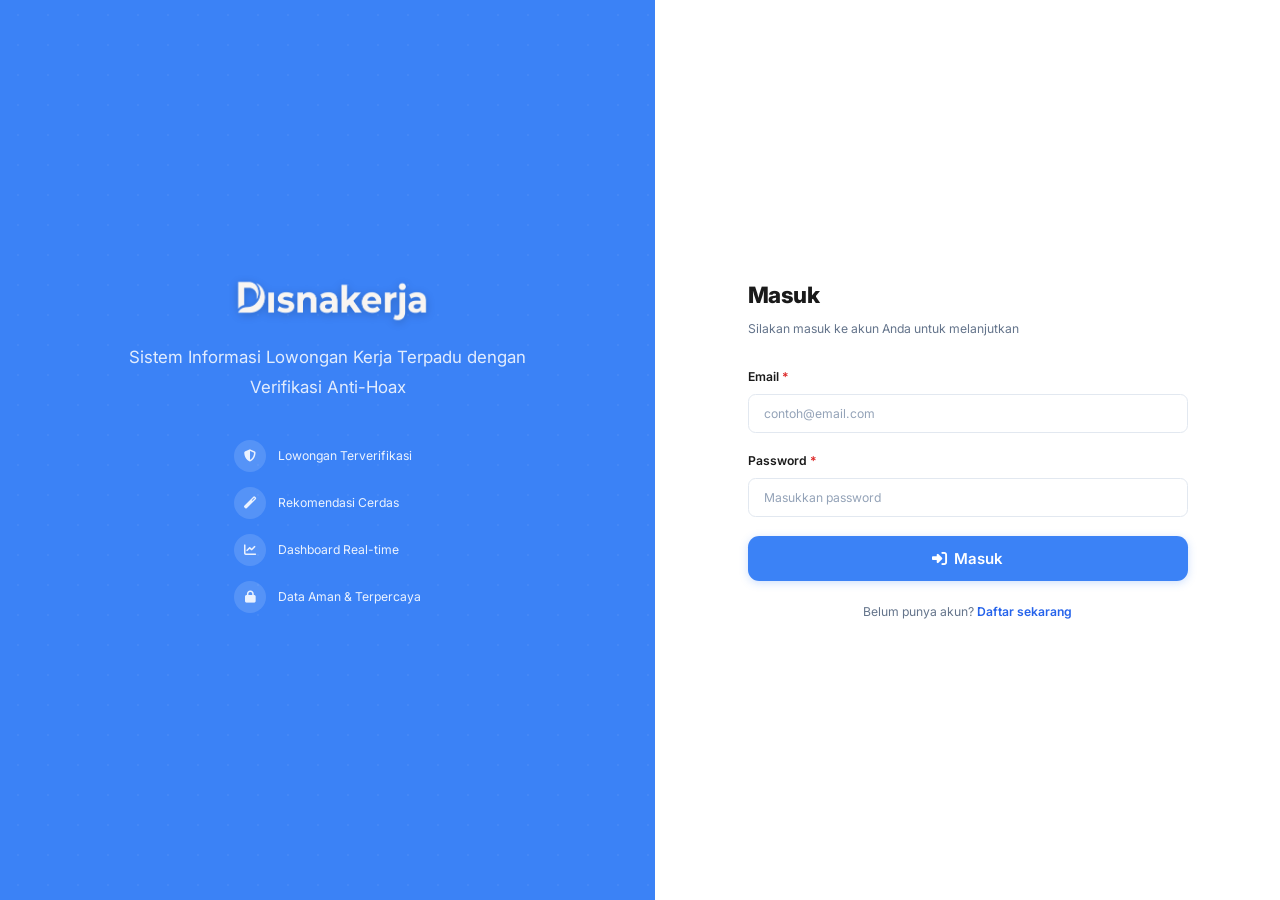
==== commit e7836d3d: "update dulu" ====
--- a/pages/login.html
+++ b/pages/login.html
@@ -16,7 +16,7 @@
   <div class="auth-wrapper">
     <div class="auth-left">
       <div class="auth-brand">
-        <img src="/assets/logo.svg" alt="Disnakerja" class="auth-brand-logo">
+        <img src="/assets/logo2.png" alt="Disnakerja" class="auth-brand-logo">
         <p>Sistem Informasi Lowongan Kerja Terpadu dengan Verifikasi Anti-Hoax</p>
       </div>
       <div class="auth-features">
--- a/css/variables.css
+++ b/css/variables.css
@@ -1,77 +1,76 @@
 /* ============================================
    DISNAKER WEB - Design Tokens
-   Theme: "Civic Digital"
-   Institutional authority + modern digital clarity
+   Theme: "Clean Light" — Bright, airy & professional
    ============================================ */
 
 @import url('https://fonts.googleapis.com/css2?family=Inter:wght@300;400;500;600;700;800&display=swap');
 
 :root {
-  /* ── Primary Palette (Deep Institutional Navy) ── */
-  --primary-50:  #E8EDF5;
-  --primary-100: #C5D1E8;
-  --primary-200: #9FB3D8;
-  --primary-300: #7895C8;
-  --primary-400: #5A7EBC;
-  --primary-500: #2E5FA3;
-  --primary-600: #1B3A6B;
-  --primary-700: #162F57;
-  --primary-800: #112443;
-  --primary-900: #0B1930;
+  /* ── Primary Palette (Bright Medium Blue) ── */
+  --primary-50:  #EBF3FF;
+  --primary-100: #D6E7FF;
+  --primary-200: #ADC8FF;
+  --primary-300: #84AAFF;
+  --primary-400: #5B8DEF;
+  --primary-500: #3B82F6;
+  --primary-600: #2563EB;
+  --primary-700: #1D4ED8;
+  --primary-800: #1E40AF;
+  --primary-900: #1E3A8A;
 
   /* ── Accent / Civic Orange ── */
-  --accent-50:  #FFF0E6;
-  --accent-100: #FFD9B8;
-  --accent-200: #FFC08A;
-  --accent-300: #FFA75C;
-  --accent-400: #FF9338;
-  --accent-500: #E8640A;
-  --accent-600: #C85508;
-  --accent-700: #A84707;
-  --accent-800: #883905;
-  --accent-900: #682B04;
+  --accent-50:  #FFF7ED;
+  --accent-100: #FFEDD5;
+  --accent-200: #FED7AA;
+  --accent-300: #FDBA74;
+  --accent-400: #FB923C;
+  --accent-500: #F97316;
+  --accent-600: #EA580C;
+  --accent-700: #C2410C;
+  --accent-800: #9A3412;
+  --accent-900: #7C2D12;
 
   /* ── Neutral / Gray ── */
-  --gray-50:  #F7F8FC;
-  --gray-100: #ECEEF5;
-  --gray-200: #DDE1ED;
-  --gray-300: #C8CDD9;
-  --gray-400: #A0A7B8;
-  --gray-500: #6B7080;
-  --gray-600: #555A68;
-  --gray-700: #3E4350;
-  --gray-800: #282C38;
-  --gray-900: #1A1D2E;
+  --gray-50:  #F8FAFC;
+  --gray-100: #F1F5F9;
+  --gray-200: #E2E8F0;
+  --gray-300: #CBD5E1;
+  --gray-400: #94A3B8;
+  --gray-500: #64748B;
+  --gray-600: #475569;
+  --gray-700: #334155;
+  --gray-800: #1E293B;
+  --gray-900: #0F172A;
 
   /* ── Semantic Colors ── */
-  --success-light: #E0F5EA;
-  --success:       #2D7A4F;
-  --success-dark:  #1F5C3A;
+  --success-light: #DCFCE7;
+  --success:       #16A34A;
+  --success-dark:  #15803D;
 
-  --warning-light: #FFF3D0;
-  --warning:       #D4930A;
-  --warning-dark:  #A57308;
+  --warning-light: #FEF9C3;
+  --warning:       #CA8A04;
+  --warning-dark:  #A16207;
 
-  --danger-light:  #FCE4E4;
-  --danger:        #C03030;
-  --danger-dark:   #8B2020;
+  --danger-light:  #FEE2E2;
+  --danger:        #DC2626;
+  --danger-dark:   #B91C1C;
 
-  --info-light:    #E0F0FF;
-  --info:          #2B7AC7;
-  --info-dark:     #1A5A9E;
+  --info-light:    #DBEAFE;
+  --info:          #2563EB;
+  --info-dark:     #1D4ED8;
 
-  /* ── Background ── */
-  --bg-body:       #F7F8FC;
-  --bg-sidebar:    #101527;
-  --bg-sidebar-hover: #1A2040;
-  --bg-card:       #FFFFFF;
-  --bg-input:      #F7F8FC;
-  --bg-overlay:    rgba(11, 25, 48, 0.6);
+  /* ── Background (Clean White + Soft Gray) ── */
+  --bg-body:       #FFFFFF;
+  --bg-sidebar:    #FFFFFF;
+  --bg-sidebar-hover: #F1F5F9;
+  --bg-card:       #F8F9FA;
+  --bg-input:      #FFFFFF;
+  --bg-overlay:    rgba(15, 23, 42, 0.5);
 
   /* ── Text ── */
-  --text-primary:   #1A1D2E;
-  --text-secondary: #555A68;
-  --text-muted:     #A0A7B8;
+  --text-primary:   #1A1A1A;
+  --text-secondary: #64748B;
+  --text-muted:     #94A3B8;
   --text-inverse:   #FFFFFF;
   --text-link:      var(--primary-600);
 
@@ -93,23 +92,23 @@
   --font-weight-medium:   500;
   --font-weight-semibold: 600;
   --font-weight-bold:     700;
-  --font-weight-extrabold:700;
+  --font-weight-extrabold:800;
 
   --line-height-tight:  1.25;
   --line-height-normal: 1.5;
   --line-height-relaxed:1.75;
 
-  /* ── Spacing ── */
-  --space-1:  0.25rem;
-  --space-2:  0.5rem;
-  --space-3:  0.75rem;
-  --space-4:  1rem;
-  --space-5:  1.25rem;
-  --space-6:  1.5rem;
-  --space-8:  2rem;
-  --space-10: 2.5rem;
-  --space-12: 3rem;
-  --space-16: 4rem;
+  /* ── Spacing (4px/8px grid) ── */
+  --space-1:  0.25rem;   /* 4px */
+  --space-2:  0.5rem;    /* 8px */
+  --space-3:  0.75rem;   /* 12px */
+  --space-4:  1rem;      /* 16px */
+  --space-5:  1.25rem;   /* 20px */
+  --space-6:  1.5rem;    /* 24px */
+  --space-8:  2rem;      /* 32px */
+  --space-10: 2.5rem;    /* 40px */
+  --space-12: 3rem;      /* 48px */
+  --space-16: 4rem;      /* 64px */
 
   /* ── Borders ── */
   --radius-sm:   0.375rem;
@@ -119,16 +118,17 @@
   --radius-2xl:  1.5rem;
   --radius-full: 9999px;
 
-  --border-color: #DDE1ED;
+  --border-color: #E2E8F0;
 
-  /* ── Shadows ── */
-  --shadow-xs:  0 1px 2px rgba(27,58,107,0.04);
-  --shadow-sm:  0 1px 3px rgba(27,58,107,0.07), 0 1px 2px rgba(27,58,107,0.05);
-  --shadow-md:  0 4px 6px rgba(27,58,107,0.06), 0 2px 4px rgba(27,58,107,0.05);
-  --shadow-lg:  0 10px 20px rgba(27,58,107,0.08), 0 4px 6px rgba(27,58,107,0.04);
-  --shadow-xl:  0 20px 30px rgba(27,58,107,0.10), 0 10px 10px rgba(27,58,107,0.04);
-  --shadow-glow:0 0 24px rgba(27,58,107,0.18);
-  --shadow-accent: 0 4px 14px rgba(232,100,10,0.25);
+  /* ── Shadows (subtle, modern) ── */
+  --shadow-xs:  0 1px 2px rgba(0,0,0,0.04);
+  --shadow-sm:  0 1px 3px rgba(0,0,0,0.06), 0 1px 2px rgba(0,0,0,0.04);
+  --shadow-md:  0 4px 8px rgba(0,0,0,0.06), 0 2px 4px rgba(0,0,0,0.04);
+  --shadow-lg:  0 10px 24px rgba(0,0,0,0.08), 0 4px 8px rgba(0,0,0,0.04);
+  --shadow-xl:  0 20px 40px rgba(0,0,0,0.10), 0 8px 16px rgba(0,0,0,0.04);
+  --shadow-glow:0 0 24px rgba(59,130,246,0.15);
+  --shadow-accent: 0 4px 14px rgba(249,115,22,0.2);
+  --shadow-card: 0 2px 8px rgba(0,0,0,0.05), 0 1px 3px rgba(0,0,0,0.03);
 
   /* ── Transitions ── */
   --transition-fast:   150ms ease;
@@ -140,6 +140,12 @@
   --sidebar-collapsed: 72px;
   --navbar-height:     64px;
   --content-max-width: 1400px;
+
+  /* ── Footer ── */
+  --footer-bg: #0A2540;
+  --footer-text: rgba(255, 255, 255, 0.75);
+  --footer-heading: #FFFFFF;
+  --footer-border: rgba(255, 255, 255, 0.12);
 }
 
 /* ── Dark Mode ── */
--- a/css/main.css
+++ b/css/main.css
@@ -1,6 +1,6 @@
 /* ============================================
    DISNAKER WEB - Main Stylesheet
-   Theme: Civic Digital
+   Theme: Clean Light
    ============================================ */
 @import url('./variables.css');
 
@@ -21,9 +21,10 @@
   font-family: var(--font-heading);
   letter-spacing: -0.02em;
   font-weight: var(--font-weight-bold);
+  color: var(--text-primary);
 }
 a { color: var(--text-link); text-decoration: none; transition: color var(--transition-fast); }
-a:hover { color: var(--primary-800); }
+a:hover { color: var(--primary-700); }
 img { max-width: 100%; display: block; }
 button, input, select, textarea { font-family: inherit; font-size: inherit; }
 ul, ol { list-style: none; }
@@ -31,17 +32,23 @@
 /* ── Layout Shell ── */
 .app-layout { display: flex; min-height: 100vh; overflow-x: hidden; }
 
-/* ── Sidebar ── */
+/* ── Sidebar (Light Theme) ── */
 .sidebar {
-  width: var(--sidebar-width); background: var(--bg-sidebar); color: var(--text-inverse);
+  width: var(--sidebar-width);
+  background: var(--bg-sidebar);
+  color: var(--text-primary);
   display: flex; flex-direction: column; position: fixed;
   top: 0; left: 0; bottom: 0; z-index: 100;
   transition: transform var(--transition-normal); overflow-y: auto;
+  border-right: 1px solid var(--border-color);
 }
 .sidebar-brand {
-  padding: var(--space-5) var(--space-5) var(--space-4);
+  padding: var(--space-3) var(--space-5);
   display: flex; align-items: center; justify-content: center;
-  border-bottom: 1px solid rgba(255,255,255,0.06); margin-bottom: var(--space-2);
+  border-bottom: 1px solid var(--border-color);
+  margin-bottom: var(--space-2);
+  height: var(--navbar-height);
+  box-sizing: border-box;
 }
 .sidebar-brand .brand-logo-link {
   display: flex; align-items: center; text-decoration: none;
@@ -49,84 +56,110 @@
 }
 .sidebar-brand .brand-logo-link:hover { opacity: 0.85; }
 .sidebar-brand .brand-logo-img {
-  height: 40px; width: auto; max-width: 100%;
-  filter: drop-shadow(0 1px 2px rgba(0,0,0,0.3));
+  max-width: 140px; height: 36px; width: auto;
+  object-fit: contain;
 }
 .sidebar-nav { flex: 1; padding: var(--space-2) var(--space-3); }
 .sidebar-section { margin-bottom: var(--space-4); }
 .sidebar-section-title {
   font-size: var(--font-size-xs); font-weight: var(--font-weight-semibold);
-  text-transform: uppercase; letter-spacing: 0.1em; color: rgba(255,255,255,0.3);
+  text-transform: uppercase; letter-spacing: 0.1em; color: var(--text-muted);
   padding: var(--space-2) var(--space-3); margin-bottom: var(--space-1);
   font-family: var(--font-family);
 }
 .sidebar-link {
   display: flex; align-items: center; gap: var(--space-3);
   padding: var(--space-3); border-radius: var(--radius-md);
-  color: rgba(255,255,255,0.55); font-size: var(--font-size-sm);
+  color: var(--text-secondary); font-size: var(--font-size-sm);
   font-weight: var(--font-weight-medium); transition: all var(--transition-fast);
   cursor: pointer; text-decoration: none; position: relative;
 }
-.sidebar-link:hover { background: var(--bg-sidebar-hover); color: var(--text-inverse); }
+.sidebar-link:hover {
+  background: var(--bg-sidebar-hover);
+  color: var(--text-primary);
+}
 .sidebar-link.active {
-  background: linear-gradient(135deg, var(--primary-500), var(--primary-600));
-  color: var(--text-inverse); box-shadow: 0 2px 10px rgba(27,58,107,0.4);
+  background: var(--primary-50);
+  color: var(--primary-600);
+  font-weight: var(--font-weight-semibold);
+  box-shadow: inset 3px 0 0 var(--primary-500);
 }
 .sidebar-link i { width: 20px; text-align: center; font-size: var(--font-size-md); }
+.sidebar-link.active i { color: var(--primary-500); }
 .sidebar-link .badge {
-  margin-left: auto; background: var(--accent-500); color: white;
+  margin-left: auto; background: var(--primary-500); color: white;
   font-size: var(--font-size-xs); padding: 2px 8px;
   border-radius: var(--radius-full); font-weight: var(--font-weight-semibold);
 }
-.sidebar-footer { padding: var(--space-4); border-top: 1px solid rgba(255,255,255,0.06); }
-.sidebar-user { display: flex; align-items: center; gap: var(--space-3); padding: var(--space-3); border-radius: var(--radius-md); transition: background var(--transition-fast); }
+.sidebar-footer {
+  padding: var(--space-4);
+  border-top: 1px solid var(--border-color);
+}
+.sidebar-user {
+  display: flex; align-items: center; gap: var(--space-3);
+  padding: var(--space-3); border-radius: var(--radius-md);
+  transition: background var(--transition-fast);
+}
 .sidebar-user:hover { background: var(--bg-sidebar-hover); }
 .sidebar-user .user-avatar {
   width: 36px; height: 36px; border-radius: var(--radius-full);
-  background: linear-gradient(135deg, var(--accent-500), var(--primary-500));
+  background: linear-gradient(135deg, var(--primary-500), var(--primary-700));
   display: flex; align-items: center; justify-content: center;
-  font-weight: var(--font-weight-bold); font-size: var(--font-size-sm); flex-shrink: 0;
+  font-weight: var(--font-weight-bold); font-size: var(--font-size-sm);
+  flex-shrink: 0; color: white;
 }
 .sidebar-user .user-info { flex: 1; min-width: 0; }
-.sidebar-user .user-name { font-size: var(--font-size-sm); font-weight: var(--font-weight-semibold); white-space: nowrap; overflow: hidden; text-overflow: ellipsis; }
-.sidebar-user .user-role { font-size: var(--font-size-xs); color: rgba(255,255,255,0.4); text-transform: capitalize; }
+.sidebar-user .user-name {
+  font-size: var(--font-size-sm); font-weight: var(--font-weight-semibold);
+  white-space: nowrap; overflow: hidden; text-overflow: ellipsis;
+  color: var(--text-primary);
+}
+.sidebar-user .user-role {
+  font-size: var(--font-size-xs); color: var(--text-muted);
+  text-transform: capitalize;
+}
 
 /* ── Main Content ── */
-.main-content { flex: 1; margin-left: var(--sidebar-width); display: flex; flex-direction: column; min-height: 100vh; overflow-x: hidden; max-width: calc(100vw - var(--sidebar-width)); }
+.main-content {
+  flex: 1; margin-left: var(--sidebar-width);
+  display: flex; flex-direction: column; min-height: 100vh;
+  overflow-x: hidden; max-width: calc(100vw - var(--sidebar-width));
+  background: var(--bg-body);
+}
 
 /* ── Navbar ── */
 .navbar {
-  height: var(--navbar-height); background: var(--bg-card);
+  height: var(--navbar-height);
   border-bottom: 1px solid var(--border-color);
   display: flex; align-items: center; justify-content: space-between;
   padding: 0 var(--space-8); position: sticky; top: 0; z-index: 50;
   box-shadow: var(--shadow-xs);
-  backdrop-filter: blur(8px);
-  background: rgba(255,255,255,0.92);
+  backdrop-filter: blur(12px);
+  background: rgba(255,255,255,0.95);
 }
 [data-theme="dark"] .navbar { background: rgba(20,24,40,0.92); }
 .navbar-left { display: flex; align-items: center; gap: var(--space-4); }
-.navbar-title { font-size: var(--font-size-lg); font-weight: var(--font-weight-bold); font-family: var(--font-heading); }
+.navbar-title { font-size: var(--font-size-lg); font-weight: var(--font-weight-bold); font-family: var(--font-heading); color: var(--text-primary); }
 .navbar-right { display: flex; align-items: center; gap: var(--space-4); }
 .navbar-search { position: relative; }
 .navbar-search input {
   width: 280px; padding: var(--space-2) var(--space-4) var(--space-2) var(--space-10);
   border: 1px solid var(--border-color); border-radius: var(--radius-full);
-  background: var(--bg-input); font-size: var(--font-size-sm);
+  background: var(--gray-50); font-size: var(--font-size-sm);
   transition: all var(--transition-fast); outline: none;
 }
-.navbar-search input:focus { border-color: var(--primary-400); box-shadow: 0 0 0 3px rgba(27,58,107,0.08); background: white; }
-.navbar-search i { position: absolute; left: var(--space-4); top: 50%; transform: translateY(-50%); color: var(--gray-500); font-size: var(--font-size-sm); }
+.navbar-search input:focus { border-color: var(--primary-400); box-shadow: 0 0 0 3px rgba(59,130,246,0.1); background: white; }
+.navbar-search i { position: absolute; left: var(--space-4); top: 50%; transform: translateY(-50%); color: var(--gray-400); font-size: var(--font-size-sm); }
 .navbar-icon-btn {
   width: 40px; height: 40px; border-radius: var(--radius-full); border: none;
   background: transparent; color: var(--text-secondary); display: flex;
   align-items: center; justify-content: center; cursor: pointer;
   transition: all var(--transition-fast); position: relative; font-size: var(--font-size-md);
 }
-.navbar-icon-btn:hover { background: var(--gray-100); color: var(--text-primary); }
+.navbar-icon-btn:hover { background: var(--gray-100); color: var(--primary-500); }
 .navbar-icon-btn .notification-dot {
   position: absolute; top: 8px; right: 8px; width: 8px; height: 8px;
-  background: var(--accent-500); border-radius: var(--radius-full); border: 2px solid var(--bg-card);
+  background: var(--primary-500); border-radius: var(--radius-full); border: 2px solid white;
 }
 .menu-toggle {
   display: none; width: 40px; height: 40px; border-radius: var(--radius-md);
@@ -135,7 +168,108 @@
 }
 
 /* ── Page Content ── */
-.page-content { flex: 1; padding: var(--space-6) var(--space-6); max-width: 1280px; width: 100%; margin: 0 auto; overflow-x: hidden; box-sizing: border-box; }
-.page-header { margin-bottom: var(--space-5); }
-.page-header h1 { font-size: var(--font-size-2xl); font-weight: 800; letter-spacing: -0.03em; margin-bottom: var(--space-1); }
+.page-content {
+  flex: 1; padding: var(--space-8); max-width: 1280px;
+  width: 100%; margin: 0 auto; overflow-x: hidden; box-sizing: border-box;
+}
+.page-header { margin-bottom: var(--space-6); }
+.page-header h1 {
+  font-size: var(--font-size-2xl); font-weight: 800;
+  letter-spacing: -0.03em; margin-bottom: var(--space-1);
+  color: var(--text-primary);
+}
 .page-header p { color: var(--text-secondary); font-size: var(--font-size-sm); }
+
+/* ── Global Footer ── */
+.app-footer {
+  background: #F8F9FA;
+  color: var(--text-secondary);
+  padding: var(--space-6) var(--space-8) var(--space-4);
+  margin-left: var(--sidebar-width);
+  width: calc(100% - var(--sidebar-width));
+  border-top: 1px solid var(--border-color);
+}
+.footer-inner {
+  max-width: 1280px;
+  margin: 0 auto;
+}
+.footer-top {
+  display: flex;
+  align-items: center;
+  justify-content: space-between;
+  flex-wrap: wrap;
+  gap: var(--space-4);
+  padding-bottom: var(--space-6);
+}
+.footer-links {
+  display: flex;
+  align-items: center;
+  gap: var(--space-6);
+  flex-wrap: wrap;
+}
+.footer-links a {
+  color: var(--text-secondary);
+  font-size: var(--font-size-sm);
+  font-weight: var(--font-weight-medium);
+  text-decoration: none;
+  transition: color var(--transition-fast);
+  white-space: nowrap;
+}
+.footer-links a:hover {
+  color: var(--primary-600);
+}
+.footer-socials {
+  display: flex;
+  align-items: center;
+  gap: var(--space-3);
+}
+.footer-social-icon {
+  width: 36px; height: 36px;
+  border-radius: var(--radius-full);
+  background: var(--gray-100);
+  color: var(--text-secondary);
+  display: flex; align-items: center; justify-content: center;
+  font-size: var(--font-size-md);
+  transition: all var(--transition-fast);
+  text-decoration: none;
+  border: 1px solid var(--border-color);
+}
+.footer-social-icon:hover {
+  background: var(--primary-50);
+  color: var(--primary-600);
+  border-color: var(--primary-300);
+  transform: translateY(-2px);
+}
+.footer-divider {
+  border: none;
+  height: 1px;
+  background: var(--border-color);
+  margin-bottom: var(--space-4);
+}
+.footer-bottom {
+  text-align: center;
+  font-size: var(--font-size-xs);
+  color: var(--text-muted);
+  letter-spacing: 0.02em;
+}
+
+/* Footer responsive */
+@media (max-width: 1024px) {
+  .app-footer {
+    margin-left: 0;
+    width: 100%;
+  }
+}
+@media (max-width: 768px) {
+  .app-footer {
+    padding: var(--space-6) var(--space-4) var(--space-4);
+  }
+  .footer-top {
+    flex-direction: column;
+    align-items: flex-start;
+    gap: var(--space-4);
+  }
+  .footer-links {
+    gap: var(--space-4);
+  }
+}
--- a/css/components.css
+++ b/css/components.css
@@ -1,25 +1,34 @@
 /* ============================================
    DISNAKER WEB - Component Styles
-   Theme: Civic Digital
+   Theme: Clean Light
    ============================================ */
 
 /* ── Cards ── */
-.card { background: var(--bg-card); border-radius: var(--radius-xl); border: 1px solid var(--border-color); overflow: hidden; transition: all var(--transition-normal); }
+.card {
+  background: var(--bg-card); border-radius: var(--radius-xl);
+  border: 1px solid var(--border-color); overflow: hidden;
+  transition: all var(--transition-normal);
+  box-shadow: var(--shadow-card);
+}
 .card:hover { box-shadow: var(--shadow-md); }
 .card-body { padding: var(--space-6); }
-.card-header { padding: var(--space-5) var(--space-6); border-bottom: 1px solid var(--border-color); display: flex; align-items: center; justify-content: space-between; }
+.card-header {
+  padding: var(--space-5) var(--space-6); border-bottom: 1px solid var(--border-color);
+  display: flex; align-items: center; justify-content: space-between;
+}
 .card-header h3 { font-size: var(--font-size-md); font-weight: var(--font-weight-semibold); font-family: var(--font-heading); }
 .card-footer { padding: var(--space-4) var(--space-6); border-top: 1px solid var(--border-color); background: var(--gray-50); }
 
 /* ── Stat Cards ── */
-.stats-grid { display: grid; grid-template-columns: repeat(auto-fit, minmax(min(150px, 100%), 1fr)); gap: var(--space-4); margin-bottom: var(--space-5); }
+.stats-grid { display: grid; grid-template-columns: repeat(auto-fit, minmax(min(150px, 100%), 1fr)); gap: var(--space-4); margin-bottom: var(--space-6); }
 .stat-card {
   background: var(--bg-card); border-radius: var(--radius-xl); padding: var(--space-6);
   border: 1px solid var(--border-color); display: flex; align-items: flex-start;
   gap: var(--space-4); transition: all var(--transition-normal); position: relative; overflow: hidden;
+  box-shadow: var(--shadow-card);
 }
 .stat-card::before { content: ''; position: absolute; top: 0; left: 0; right: 0; height: 3px; }
-.stat-card:nth-child(1)::before { background: linear-gradient(90deg, var(--primary-600), var(--primary-500)); }
+.stat-card:nth-child(1)::before { background: linear-gradient(90deg, var(--primary-500), var(--primary-600)); }
 .stat-card:nth-child(2)::before { background: linear-gradient(90deg, var(--success), var(--success-dark)); }
 .stat-card:nth-child(3)::before { background: linear-gradient(90deg, var(--warning), var(--warning-dark)); }
 .stat-card:nth-child(4)::before { background: linear-gradient(90deg, var(--accent-500), var(--accent-600)); }
@@ -33,7 +42,7 @@
 .stat-card:nth-child(2) .stat-icon { background: var(--success-light); color: var(--success); }
 .stat-card:nth-child(3) .stat-icon { background: var(--warning-light); color: var(--warning-dark); }
 .stat-card:nth-child(4) .stat-icon { background: var(--accent-50); color: var(--accent-600); }
-.stat-info h3 { font-size: var(--font-size-2xl); font-weight: var(--font-weight-bold); letter-spacing: -0.02em; font-family: var(--font-heading); }
+.stat-info h3 { font-size: var(--font-size-2xl); font-weight: var(--font-weight-bold); letter-spacing: -0.02em; font-family: var(--font-heading); color: var(--text-primary); }
 .stat-info p { font-size: var(--font-size-sm); color: var(--text-secondary); margin-top: var(--space-1); }
 
 /* ── Job Cards ── */
@@ -45,10 +54,12 @@
   animation: cardReveal 0.5s ease both;
   animation-delay: calc(0.07s * var(--card-index, 0));
   border-left: 3px solid transparent;
+  box-shadow: var(--shadow-card);
+  min-height: 240px;
 }
 .job-card:hover {
   transform: translateY(-4px); box-shadow: var(--shadow-lg);
-  border-left-color: var(--accent-500);
+  border-left-color: var(--primary-500);
 }
 .job-card .job-header { display: flex; justify-content: space-between; align-items: flex-start; margin-bottom: var(--space-4); }
 .job-card .job-company-logo {
@@ -59,7 +70,7 @@
   color: var(--primary-600); flex-shrink: 0;
   font-family: var(--font-heading);
 }
-.job-card .job-title { font-size: var(--font-size-md); font-weight: var(--font-weight-bold); margin-bottom: var(--space-1); display: -webkit-box; -webkit-line-clamp: 2; line-clamp: 2; -webkit-box-orient: vertical; overflow: hidden; font-family: var(--font-heading); }
+.job-card .job-title { font-size: var(--font-size-md); font-weight: var(--font-weight-bold); margin-bottom: var(--space-1); display: -webkit-box; -webkit-line-clamp: 2; line-clamp: 2; -webkit-box-orient: vertical; overflow: hidden; font-family: var(--font-heading); color: var(--text-primary); }
 .job-card .job-company { font-size: var(--font-size-sm); color: var(--text-secondary); }
 .job-card .job-meta { display: flex; flex-wrap: wrap; gap: var(--space-3); margin-bottom: var(--space-4); }
 .job-card .job-meta-item { display: flex; align-items: center; gap: var(--space-1); font-size: var(--font-size-xs); color: var(--text-secondary); }
@@ -102,8 +113,13 @@
 .badge-warning { background: var(--warning-light); color: var(--warning-dark); }
 .badge-danger { background: var(--danger-light); color: var(--danger-dark); }
 .badge-info { background: var(--info-light); color: var(--info-dark); }
-.badge-neutral { background: var(--gray-100); color: var(--gray-700); }
-.tag { display: inline-flex; align-items: center; padding: var(--space-1) var(--space-2); border-radius: var(--radius-sm); font-size: var(--font-size-xs); font-weight: var(--font-weight-medium); background: var(--gray-100); color: var(--gray-700); transition: all var(--transition-fast); }
+.badge-neutral { background: var(--gray-100); color: var(--gray-600); }
+.tag {
+  display: inline-flex; align-items: center; padding: var(--space-1) var(--space-2);
+  border-radius: var(--radius-sm); font-size: var(--font-size-xs);
+  font-weight: var(--font-weight-medium); background: var(--gray-100);
+  color: var(--gray-600); transition: all var(--transition-fast);
+}
 .tag:hover { background: var(--primary-50); color: var(--primary-600); }
 
 /* ── Buttons ── */
@@ -115,14 +131,21 @@
   text-decoration: none; white-space: nowrap; line-height: 1;
 }
 .btn:active { transform: scale(0.97); }
-.btn-primary { background: linear-gradient(135deg, var(--primary-500), var(--primary-600)); color: white; box-shadow: 0 2px 8px rgba(27,58,107,0.3); }
-.btn-primary:hover { background: linear-gradient(135deg, var(--primary-400), var(--primary-500)); box-shadow: 0 4px 14px rgba(27,58,107,0.4); color: white; transform: translateY(-1px); }
-.btn-accent { background: linear-gradient(135deg, var(--accent-500), var(--accent-600)); color: white; box-shadow: var(--shadow-accent); }
-.btn-accent:hover { background: linear-gradient(135deg, var(--accent-400), var(--accent-500)); box-shadow: 0 6px 18px rgba(232,100,10,0.35); color: white; transform: translateY(-1px); }
-.btn-success { background: linear-gradient(135deg, var(--success), var(--success-dark)); color: white; box-shadow: 0 2px 8px rgba(45,122,79,0.3); }
-.btn-success:hover { box-shadow: 0 4px 12px rgba(45,122,79,0.4); color: white; transform: translateY(-1px); }
-.btn-danger { background: linear-gradient(135deg, var(--danger), var(--danger-dark)); color: white; box-shadow: 0 2px 8px rgba(192,48,48,0.3); }
-.btn-danger:hover { box-shadow: 0 4px 12px rgba(192,48,48,0.4); color: white; transform: translateY(-1px); }
+.btn-primary {
+  background: var(--primary-500); color: white;
+  box-shadow: 0 2px 8px rgba(59,130,246,0.25);
+}
+.btn-primary:hover {
+  background: var(--primary-600);
+  box-shadow: 0 4px 14px rgba(59,130,246,0.35);
+  color: white; transform: translateY(-1px);
+}
+.btn-accent { background: var(--accent-500); color: white; box-shadow: var(--shadow-accent); }
+.btn-accent:hover { background: var(--accent-600); box-shadow: 0 6px 18px rgba(249,115,22,0.3); color: white; transform: translateY(-1px); }
+.btn-success { background: var(--success); color: white; box-shadow: 0 2px 8px rgba(22,163,74,0.25); }
+.btn-success:hover { background: var(--success-dark); box-shadow: 0 4px 12px rgba(22,163,74,0.35); color: white; transform: translateY(-1px); }
+.btn-danger { background: var(--danger); color: white; box-shadow: 0 2px 8px rgba(220,38,38,0.25); }
+.btn-danger:hover { background: var(--danger-dark); box-shadow: 0 4px 12px rgba(220,38,38,0.35); color: white; transform: translateY(-1px); }
 .btn-outline { background: transparent; border: 1.5px solid var(--border-color); color: var(--text-primary); }
 .btn-outline:hover { border-color: var(--primary-400); color: var(--primary-600); background: var(--primary-50); }
 .btn-ghost { background: transparent; color: var(--text-secondary); padding: var(--space-2) var(--space-3); }
@@ -138,26 +161,30 @@
 .form-label .required { color: var(--danger); }
 .form-control {
   width: 100%; padding: var(--space-3) var(--space-4); border: 1.5px solid var(--border-color);
-  border-radius: var(--radius-md); font-size: var(--font-size-sm); background: var(--bg-card);
+  border-radius: var(--radius-md); font-size: var(--font-size-sm); background: var(--bg-input);
   color: var(--text-primary); transition: all var(--transition-fast); outline: none;
 }
-.form-control:focus { border-color: var(--primary-500); box-shadow: 0 0 0 3px rgba(27,58,107,0.08); }
+.form-control:focus { border-color: var(--primary-500); box-shadow: 0 0 0 3px rgba(59,130,246,0.1); }
 .form-control::placeholder { color: var(--text-muted); }
 .form-control.error { border-color: var(--danger); }
 .form-text { font-size: var(--font-size-xs); color: var(--text-secondary); margin-top: var(--space-1); }
 .form-error { font-size: var(--font-size-xs); color: var(--danger); margin-top: var(--space-1); }
 select.form-control {
   appearance: none;
-  background-image: url("data:image/svg+xml,%3Csvg xmlns='http://www.w3.org/2000/svg' width='12' height='12' viewBox='0 0 12 12'%3E%3Cpath fill='%23555A68' d='M6 8L1 3h10z'/%3E%3C/svg%3E");
+  background-image: url("data:image/svg+xml,%3Csvg xmlns='http://www.w3.org/2000/svg' width='12' height='12' viewBox='0 0 12 12'%3E%3Cpath fill='%2364748B' d='M6 8L1 3h10z'/%3E%3C/svg%3E");
   background-repeat: no-repeat; background-position: right var(--space-4) center; padding-right: var(--space-10);
 }
 .form-row { display: grid; grid-template-columns: repeat(auto-fit, minmax(200px, 1fr)); gap: var(--space-4); }
 textarea.form-control { min-height: 120px; resize: vertical; }
 .form-check { display: flex; align-items: center; gap: var(--space-2); cursor: pointer; }
-.form-check input[type="checkbox"], .form-check input[type="radio"] { width: 18px; height: 18px; accent-color: var(--primary-600); cursor: pointer; }
+.form-check input[type="checkbox"], .form-check input[type="radio"] { width: 18px; height: 18px; accent-color: var(--primary-500); cursor: pointer; }
 
 /* ── Tables ── */
-.table-container { overflow-x: auto; border-radius: var(--radius-xl); border: 1px solid var(--border-color); background: var(--bg-card); }
+.table-container {
+  overflow-x: auto; border-radius: var(--radius-xl);
+  border: 1px solid var(--border-color); background: var(--bg-card);
+  box-shadow: var(--shadow-card);
+}
 .table { width: 100%; border-collapse: collapse; }
 .table th { text-align: left; padding: var(--space-4) var(--space-5); font-size: var(--font-size-xs); font-weight: var(--font-weight-semibold); text-transform: uppercase; letter-spacing: 0.05em; color: var(--text-secondary); background: var(--gray-50); border-bottom: 1px solid var(--border-color); white-space: nowrap; }
 .table td { padding: var(--space-4) var(--space-5); border-bottom: 1px solid var(--border-color); font-size: var(--font-size-sm); vertical-align: middle; }
@@ -169,6 +196,7 @@
 .profile-completeness {
   background: var(--bg-card); border-radius: var(--radius-xl); border: 1px solid var(--border-color);
   padding: var(--space-5) var(--space-6); margin-bottom: var(--space-6);
+  box-shadow: var(--shadow-card);
 }
 .profile-completeness h4 { font-family: var(--font-heading); font-size: var(--font-size-md); margin-bottom: var(--space-3); }
 .completeness-bar {
@@ -177,7 +205,7 @@
 }
 .completeness-fill {
   height: 100%; border-radius: var(--radius-full);
-  background: linear-gradient(90deg, var(--accent-500), var(--success));
+  background: linear-gradient(90deg, var(--primary-500), var(--success));
   transition: width 1s cubic-bezier(0.4,0,0.2,1);
 }
 .completeness-text { font-size: var(--font-size-xs); color: var(--text-secondary); }
@@ -193,6 +221,7 @@
 .criteria-card {
   background: var(--bg-card); border-radius: var(--radius-xl); border: 1px solid var(--border-color);
   padding: var(--space-6); margin-bottom: var(--space-6);
+  box-shadow: var(--shadow-card);
 }
 .criteria-card h4 { font-family: var(--font-heading); font-size: var(--font-size-md); margin-bottom: var(--space-4); display: flex; align-items: center; gap: var(--space-2); }
 .criteria-item {
@@ -227,7 +256,7 @@
   position: absolute; top: var(--space-3); right: var(--space-3); z-index: 2;
 }
 .job-card-select input[type="checkbox"] {
-  width: 20px; height: 20px; accent-color: var(--accent-500); cursor: pointer;
+  width: 20px; height: 20px; accent-color: var(--primary-500); cursor: pointer;
 }
 
 /* ── Floating Compare Button ── */
@@ -252,7 +281,7 @@
   content: '';
   position: absolute;
   inset: 0;
-  background: linear-gradient(90deg, transparent 0%, rgba(255,255,255,0.4) 50%, transparent 100%);
+  background: linear-gradient(90deg, transparent 0%, rgba(255,255,255,0.5) 50%, transparent 100%);
   animation: skeletonShimmer 2s infinite;
 }
 @keyframes skeletonShimmer {
@@ -335,7 +364,7 @@
 .empty-state .empty-illustration {
   width: 120px; height: 120px;
   border-radius: var(--radius-full);
-  background: linear-gradient(135deg, var(--primary-50), var(--accent-50));
+  background: linear-gradient(135deg, var(--primary-50), var(--gray-100));
   display: flex; align-items: center; justify-content: center;
   margin: 0 auto var(--space-6);
   font-size: 3rem;
@@ -354,5 +383,5 @@
 .job-card-recommend:hover {
   transform: translateY(-4px);
   box-shadow: var(--shadow-lg);
-  border-left-color: var(--accent-500);
-}
+  border-left-color: var(--primary-500);
+}
--- a/css/pages.css
+++ b/css/pages.css
@@ -83,7 +83,7 @@
 /* ── Auth Pages ── */
 .auth-wrapper { min-height: 100vh; display: flex; }
 .auth-left {
-  flex: 1; background: #4483DB;
+  flex: 1; background: var(--primary-500);
   display: flex; flex-direction: column; justify-content: center; align-items: center;
   padding: var(--space-12); color: white; position: relative; overflow: hidden;
 }
@@ -114,15 +114,43 @@
 .role-option .role-name { font-weight: var(--font-weight-semibold); font-size: var(--font-size-sm); }
 .role-option .role-desc { font-size: var(--font-size-xs); color: var(--text-secondary); margin-top: var(--space-1); }
 
-/* ── Profile ── */
+/* ── Profile (LinkedIn-style) ── */
 .profile-header {
-  display: flex; align-items: center; gap: var(--space-6); padding: var(--space-8);
-  background: linear-gradient(135deg, var(--primary-600), var(--accent-600));
-  border-radius: var(--radius-xl); color: white; margin-bottom: var(--space-8);
-}
-.profile-avatar { width: 80px; height: 80px; border-radius: var(--radius-full); background: rgba(255,255,255,0.2); display: flex; align-items: center; justify-content: center; font-size: var(--font-size-3xl); font-weight: var(--font-weight-bold); flex-shrink: 0; border: 3px solid rgba(255,255,255,0.3); }
-.profile-info h2 { font-size: var(--font-size-2xl); font-weight: var(--font-weight-bold); margin-bottom: var(--space-1); }
-.profile-info p { opacity: 0.85; font-size: var(--font-size-sm); }
+  display: flex; flex-direction: column; position: relative;
+  background: var(--bg-card); border-radius: 16px;
+  border: 1px solid var(--border-color);
+  box-shadow: var(--shadow-card);
+  margin-bottom: var(--space-10); overflow: visible;
+}
+.profile-banner {
+  width: 100%; height: 140px;
+  background: linear-gradient(135deg, var(--primary-500), var(--primary-700));
+  border-radius: 16px 16px 0 0;
+  position: relative;
+}
+.profile-banner::after {
+  content: '';
+  position: absolute; inset: 0;
+  background: radial-gradient(circle at 80% 30%, rgba(255,255,255,0.12) 0%, transparent 60%);
+  border-radius: 16px 16px 0 0;
+}
+.profile-avatar {
+  width: 96px; height: 96px; border-radius: var(--radius-full);
+  background: linear-gradient(135deg, var(--primary-600), var(--primary-800));
+  display: flex; align-items: center; justify-content: center;
+  font-size: var(--font-size-3xl); font-weight: var(--font-weight-bold);
+  flex-shrink: 0; border: 4px solid white;
+  color: white; box-shadow: var(--shadow-lg);
+  position: absolute; left: var(--space-8); top: 92px; z-index: 2;
+}
+.profile-body {
+  padding: 60px var(--space-8) var(--space-6) var(--space-8);
+}
+.profile-info h2 {
+  font-size: var(--font-size-2xl); font-weight: var(--font-weight-bold);
+  margin-bottom: var(--space-1); color: var(--text-primary);
+}
+.profile-info p { color: var(--text-secondary); font-size: var(--font-size-sm); }
 
 /* ── Charts ── */
 .charts-grid { display: grid; grid-template-columns: repeat(auto-fit, minmax(min(320px, 100%), 1fr)); gap: var(--space-4); margin-bottom: var(--space-5); }
@@ -210,7 +238,9 @@
   .stats-grid { grid-template-columns: repeat(2, 1fr); }
   .jobs-grid { grid-template-columns: 1fr; }
   .charts-grid { grid-template-columns: 1fr; }
-  .profile-header { flex-direction: column; text-align: center; }
+  .profile-header { text-align: center; }
+  .profile-avatar { left: 50%; transform: translateX(-50%); }
+  .profile-body { text-align: center; }
 }
 @media (max-width: 480px) {
   .stats-grid { grid-template-columns: 1fr; }
@@ -224,11 +254,11 @@
 /* ═══ Ticker / Marquee Notification ═══ */
 .ticker-bar {
   display: flex; align-items: stretch; overflow: hidden;
-  background: linear-gradient(135deg, var(--primary-800), var(--primary-900));
+  background: linear-gradient(135deg, var(--primary-600), var(--primary-800));
   border-radius: var(--radius-xl); margin-bottom: var(--space-8);
   color: var(--text-inverse); font-size: var(--font-size-sm);
   box-shadow: var(--shadow-md); position: relative;
-  border: 1px solid rgba(255,255,255,0.06);
+  border: 1px solid rgba(59,130,246,0.15);
   width: 100%; max-width: 100%;
 }
 .ticker-label {
@@ -299,9 +329,10 @@
 /* ═══ Recommendation Section ═══ */
 .recommendation-section {
   margin-bottom: var(--space-8); padding: var(--space-6);
-  background: linear-gradient(135deg, var(--primary-50) 0%, var(--accent-50) 100%);
+  background: linear-gradient(135deg, var(--primary-50) 0%, #F0F7FF 100%);
   border-radius: var(--radius-xl); border: 1px solid var(--border-color);
   position: relative; overflow: hidden;
+  box-shadow: var(--shadow-card);
 }
 .recommendation-section::before {
   content: ''; position: absolute; top: -30%; right: -8%; width: 200px; height: 200px;
